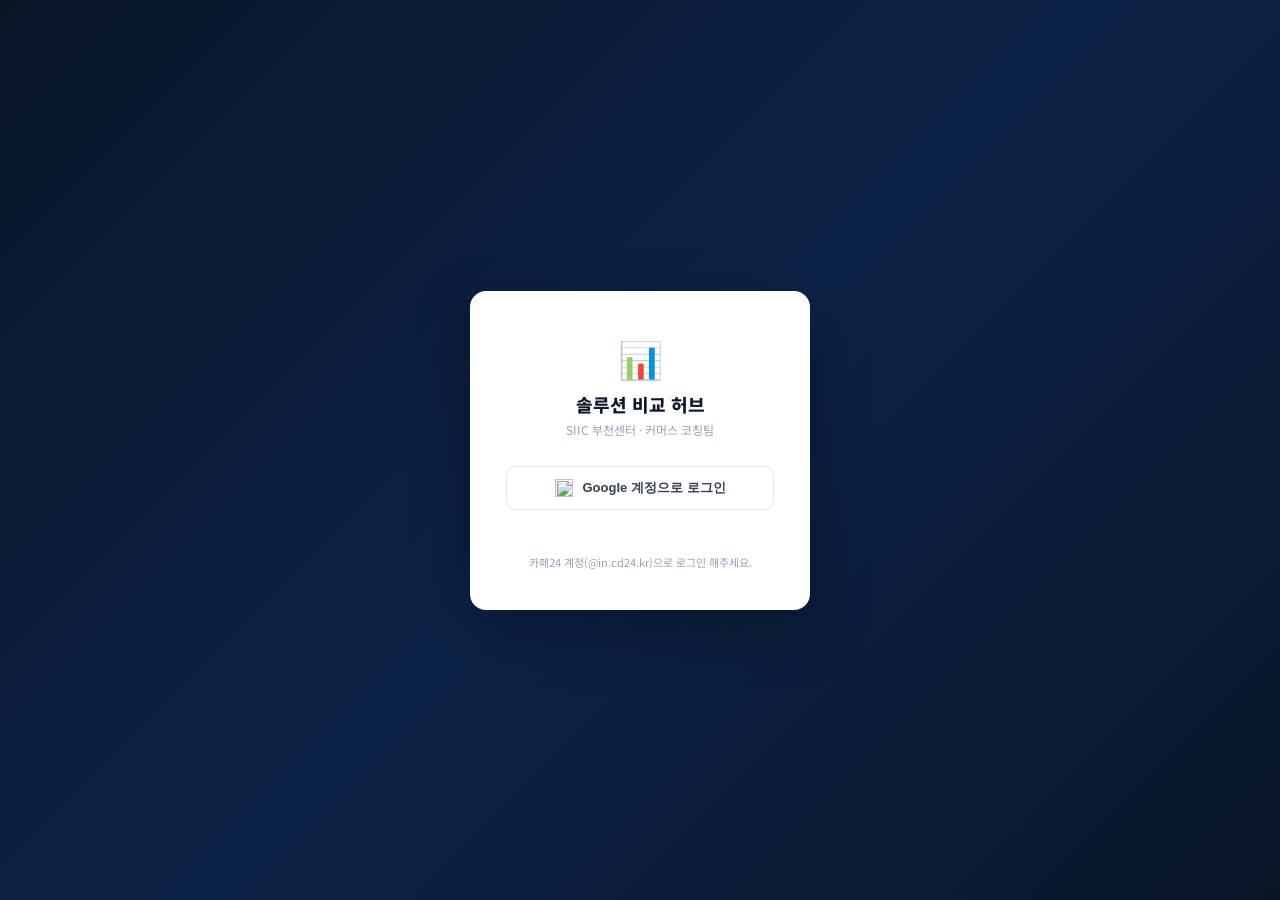
==== index.html @ d636f44b "Add files via upload" ====
<!DOCTYPE html>
<html lang="ko">
<head>
<meta charset="UTF-8">
<meta name="viewport" content="width=device-width, initial-scale=1.0">
<title>대시보드 | 솔루션 비교 허브</title>
<link href="https://fonts.googleapis.com/css2?family=Noto+Sans+KR:wght@300;400;500;600;700;900&family=JetBrains+Mono:wght@400;600;700&display=swap" rel="stylesheet">
<script src="https://www.gstatic.com/firebasejs/10.7.1/firebase-app-compat.js"></script>
<script src="https://www.gstatic.com/firebasejs/10.7.1/firebase-auth-compat.js"></script>
<link rel="stylesheet" href="style.css">
</head>
<body>
<div id="app">
  <nav id="sidebar">
    <div class="sb-logo"><div class="ico">📊</div><div><div class="txt">솔루션 비교 허브</div><div class="sub">SIIC 부천센터</div></div></div>
    <div class="sb-user" style="margin:10px 10px 0;"><div class="uname" id="sb-username">로그인 중...</div><div class="urole" id="sb-userrole"></div></div>
    <div class="sb-sec"><div class="sb-sec-lbl">메뉴</div>
      <div class="sb-item active " onclick="location.href='index.html'"><span class="ni">🏠</span> 대시보드</div>
      <div class="sb-item  " onclick="location.href='trend.html'"><span class="ni">📰</span> 솔루션 동향</div>
      <div class="sb-item  " onclick="location.href='compare.html'"><span class="ni">⚖️</span> 기능 비교표</div>
      <div class="sb-item  " onclick="location.href='search.html'"><span class="ni">🔍</span> 기능 검색</div>
      <div class="sb-item  edit-only" onclick="location.href='edit.html'"><span class="ni">✏️</span> 등록·수정</div>
      <div class="sb-item  " onclick="location.href='assignee.html'"><span class="ni">👤</span> 나의 현황</div>
      <div class="sb-item " id="admin-menu-item" style="display:none;" onclick="location.href='admin.html'"><span class="ni">🛡️</span> 관리자 메뉴</div>
    </div>
  </nav>
  <div id="main">
    <div id="topbar">
      <div class="tb-title">대시보드</div>
      <div style="flex:1;"></div>
      <div class="search-wrap" style="max-width:360px;flex-shrink:0;"><span style="color:var(--tx3);">🔍</span><input type="text" id="global-search" placeholder="기능 검색..." onkeydown="if(event.key==='Enter'&&this.value)window.location.href='search.html?q='+encodeURIComponent(this.value)"></div>
      <button class="btn btn-o btn-sm" onclick="exportData()">내보내기</button>
      <button class="btn btn-o btn-sm" onclick="doLogout()" style="margin-left:4px;">로그아웃</button>
    </div>
    <div id="content">
<!-- ===== DASHBOARD ===== -->
      <div id="view-dashboard" class="view active">

        <!-- KPI 5개 -->
        <div style="display:grid;grid-template-columns:repeat(5,1fr);gap:10px;margin-bottom:14px;">
          <div class="stat-c" onclick="gv('compare')" style="cursor:pointer;border-top:3px solid var(--primary);">
            <div class="stat-lbl">비교 기능 총계</div>
            <div class="stat-val" id="s-total">0</div>
            <div class="stat-sub">카테고리 <span id="s-cats">0</span>개</div>
          </div>
          <div class="stat-c" style="border-top:3px solid var(--cafe24);">
            <div class="stat-lbl">카페24 지원율</div>
            <div class="stat-val" id="s-cafe24" style="color:var(--cafe24)">0%</div>
            <div class="stat-sub">지원+앱 기준</div>
          </div>
          <div class="stat-c" onclick="filterAndGo('unknown')" style="cursor:pointer;border-top:3px solid var(--tx3);">
            <div class="stat-lbl">전체 미조사</div>
            <div class="stat-val" id="s-unknown" style="color:var(--tx3)">0</div>
            <div class="stat-badge badge-w">조사 필요 →</div>
          </div>
          <div class="stat-c" onclick="filterAndGo('gap')" style="cursor:pointer;border-top:3px solid var(--warn);">
            <div class="stat-lbl">경쟁사 우위 기능</div>
            <div class="stat-val" id="s-gap" style="color:var(--warn)">0</div>
            <div class="stat-badge badge-w">방어 대상 →</div>
          </div>
          <div class="stat-c" onclick="filterAndGo('cafe24only')" style="cursor:pointer;border-top:3px solid var(--success);">
            <div class="stat-lbl">카페24 독점</div>
            <div class="stat-val" id="s-exclusive" style="color:var(--success)">0</div>
            <div class="stat-badge badge-up">차별화 포인트 →</div>
          </div>
        </div>

        <!-- Row 2: 도넛 + 레이더 + 최신동향 -->
        <div style="display:grid;grid-template-columns:240px 1fr 300px;gap:12px;margin-bottom:12px;">

          <!-- 도넛 차트: 카페24 기능 현황 -->
          <div class="card">
            <div class="card-hd" style="flex-direction:column;align-items:flex-start;gap:2px;">
              <h3>카페24 기능 현황</h3>
              <div style="font-size:10.5px;color:var(--tx3);">전체 기능 중 카페24의 지원 비율</div>
            </div>
            <div style="padding:10px;display:flex;flex-direction:column;align-items:center;">
              <canvas id="donut-canvas" width="160" height="160"></canvas>
              <div id="donut-legend" style="margin-top:8px;width:100%;"></div>
            </div>
          </div>

          <!-- 레이더 차트: 카테고리별 솔루션 비교 -->
          <div class="card">
            <div class="card-hd" style="flex-direction:column;align-items:flex-start;gap:2px;">
              <h3>솔루션별 카테고리 커버리지</h3>
              <div style="font-size:10.5px;color:var(--tx3);">각 솔루션이 주요 카테고리를 얼마나 커버하는지 — 면적이 넓을수록 종합 경쟁력 강함</div>
            </div>
            <div style="padding:8px;display:flex;justify-content:center;">
              <canvas id="radar-canvas" width="320" height="240"></canvas>
            </div>
          </div>

          <!-- 최신 동향 -->
          <div class="card">
            <div class="card-hd">
              <h3>최신 동향</h3>
              <span class="btn btn-o btn-sm" onclick="gv('trend')" style="cursor:pointer;">전체보기</span>
            </div>
            <div id="dash-trends" style="max-height:300px;overflow-y:auto;"></div>
          </div>
        </div>

        <!-- Row 3: 히트맵 + 갭 분석 -->
        <div style="display:grid;grid-template-columns:1fr 340px;gap:12px;margin-bottom:12px;">

          <!-- 히트맵: 카테고리 × 솔루션 -->
          <div class="card">
            <div class="card-hd" style="flex-direction:column;align-items:flex-start;gap:2px;">
              <h3>카테고리 × 솔루션 지원 현황</h3>
              <div style="font-size:10.5px;color:var(--tx3);">초록(80%↑ 강점) · 노란(50~79%) · 빨간(20~49% 취약) · 회색(미조사) — 타사이전 상담 시 해당 카테고리 클릭</div>
            </div>
            <div style="overflow-x:auto;padding:0 4px 8px;" id="cat-heatmap"></div>
          </div>

          <!-- 갭 분석: 경쟁사 우위 기능 수 -->
          <div class="card">
            <div class="card-hd" style="flex-direction:column;align-items:flex-start;gap:2px;">
              <h3>경쟁사 우위 기능 분포</h3>
              <div style="font-size:10.5px;color:var(--tx3);">카페24 미지원 + 경쟁사 지원 — 이전 상담 시 고객이 꺼낼 수 있는 카드</div>
            </div>
            <div style="padding:14px 18px;">
              <canvas id="gap-canvas" style="width:100%;display:block;"></canvas>
            </div>
          </div>
        </div>

      </div>

      
    </div>
  </div>
</div>
<!-- DETAIL PANEL -->
<div class="dpanel" id="dpanel">
  <div class="dpanel-hd">
    <div>
      <div style="font-size:15px;font-weight:800;" id="dp-name"></div>
      <div style="font-size:11px;color:var(--tx3);margin-top:2px;" id="dp-cat"></div>
    </div>
    <button class="mcls" onclick="closeDetail()">✕</button>
  </div>
  <div class="dpanel-body">
    <div class="ds-section"><div class="ds-lbl">기능 설명</div><div id="dp-desc" style="font-size:13px;color:var(--tx2);line-height:1.6;"></div></div>
    <div class="ds-section" id="dp-detail-sec" style="display:none;">
      <div class="ds-lbl">상세 내용</div>
      <div id="dp-detail" style="font-size:12px;color:var(--tx2);line-height:1.7;background:#F8FAFC;border-radius:7px;padding:10px 12px;white-space:pre-wrap;"></div>
    </div>
    <div class="ds-section"><div class="ds-lbl">솔루션별 지원 현황</div><div class="sol-st-grid" id="dp-sol-grid"></div></div>
    <div class="ds-section"><div class="ds-lbl">담당 · 메모</div><div id="dp-meta"></div></div>
    <div class="ds-section" id="dp-links-section" style="display:none;"><div class="ds-lbl">관련 링크</div><div id="dp-links"></div></div>
    <div class="ds-section"><div class="ds-lbl">관련 동향</div><div id="dp-trends" style="font-size:11.5px;color:var(--tx2);"></div></div>
    <button class="btn btn-o edit-only" style="width:100%;margin-top:4px;" onclick="editFromDetail()">이 기능 편집</button>
  </div>
</div>

<!-- MODALS -->
<!-- Feature Modal -->
<div class="modal-ov" id="feature-modal">
  <div class="modal" style="max-width:780px;">
    <div class="mhd">
      <h2 id="feat-modal-title">기능 추가</h2>
      <button class="mcls" onclick="closeModal('feature-modal')">✕</button>
    </div>
    <div class="mbody">
      <input type="hidden" id="edit-id">

      <!-- 기본 정보 -->
      <div style="background:#F8FAFC;border-radius:8px;padding:14px;margin-bottom:14px;">
        <div style="font-size:11px;font-weight:700;color:var(--tx3);margin-bottom:10px;letter-spacing:.05em;">기본 정보</div>
        <div class="fg2" style="margin-bottom:10px;">
          <div class="fr" style="margin-bottom:0;"><label class="fl">기능명 *</label><input class="fi" id="fi-name" placeholder="예: 스마트에디터 3.0"></div>
          <div class="fr" style="margin-bottom:0;"><label class="fl">카테고리 *</label><select class="fs" id="fi-cat"></select></div>
        </div>
        <div class="fr" style="margin-bottom:0;"><label class="fl">태그</label>
            <div style="display:flex;flex-wrap:wrap;gap:6px;margin-top:4px;">
              <label style="display:flex;align-items:center;gap:4px;font-size:12px;"><input type="checkbox" id="tag-app"> 앱/연동</label>
              <label style="display:flex;align-items:center;gap:4px;font-size:12px;"><input type="checkbox" id="tag-ai"> AI</label>
              <label style="display:flex;align-items:center;gap:4px;font-size:12px;"><input type="checkbox" id="tag-prem"> 유료</label>
              <label style="display:flex;align-items:center;gap:4px;font-size:12px;"><input type="checkbox" id="tag-beta"> 베타</label>
            </div>
        </div>
        <div class="fg2">
          <div class="fr" style="margin-bottom:0;"><label class="fl">담당자</label>
            <select class="fs" id="fi-ass">
              <option value="">미지정</option>
              <option value="강정원">강정원</option>
              <option value="김세림">김세림</option>
              <option value="박선하">박선하</option>
            </select>
          </div>
          <div class="fr" style="margin-bottom:0;"><label class="fl">태그</label>
            <div style="display:flex;flex-wrap:wrap;gap:6px;margin-top:4px;">
              <label style="display:flex;align-items:center;gap:4px;font-size:12px;"><input type="checkbox" id="tag-app"> 앱/연동</label>
              <label style="display:flex;align-items:center;gap:4px;font-size:12px;"><input type="checkbox" id="tag-ai"> AI</label>
              <label style="display:flex;align-items:center;gap:4px;font-size:12px;"><input type="checkbox" id="tag-prem"> 유료</label>
              <label style="display:flex;align-items:center;gap:4px;font-size:12px;"><input type="checkbox" id="tag-beta"> 베타</label>
            </div>
          </div>
        </div>
      </div>

      <!-- 기능 설명 + 상세 내용 -->
      <div style="background:#F8FAFC;border-radius:8px;padding:14px;margin-bottom:14px;">
        <div style="font-size:11px;font-weight:700;color:var(--tx3);margin-bottom:10px;letter-spacing:.05em;">기능 설명</div>
        <div class="fr"><label class="fl">한줄 설명 <span style="color:var(--tx3);font-weight:400;">(비교표에 노출)</span></label>
          <input class="fi" id="fi-desc" placeholder="예: 엑셀 파일로 상품 일괄 등록 가능">
        </div>
        <div class="fr" style="margin-bottom:0;"><label class="fl">상세 내용 <span style="color:var(--tx3);font-weight:400;">(클릭 시 상세 패널에 노출 — 조건, 제한사항, 고객 대응 포인트 등)</span></label>
          <textarea class="fta" id="fi-detail" placeholder="예: 최대 1,000개까지 일괄 등록 가능. CSV 형식만 지원. 이미지는 별도 업로드 필요.&#10;타사이전 방어 포인트: 경쟁사 대비 등록 가능 행 수, 지원 포맷 차이 언급 가능" style="min-height:90px;"></textarea>
        </div>
      </div>

      <!-- 솔루션별 지원 현황 + 솔루션별 메모 -->
      <div style="background:#F8FAFC;border-radius:8px;padding:14px;margin-bottom:14px;">
        <div style="font-size:11px;font-weight:700;color:var(--tx3);margin-bottom:10px;letter-spacing:.05em;">솔루션별 지원 현황</div>
        <div id="sol-inputs-wrap"></div>
      </div>

      <!-- 관련 링크 + 메모 -->
      <div style="background:#F8FAFC;border-radius:8px;padding:14px;">
        <div style="font-size:11px;font-weight:700;color:var(--tx3);margin-bottom:10px;letter-spacing:.05em;">링크 · 메모</div>
        <div class="fr">
          <label class="fl">관련 링크</label>
          <div style="display:flex;flex-wrap:wrap;gap:6px;margin-bottom:7px;">
            <label style="display:flex;align-items:center;gap:4px;font-size:12px;cursor:pointer;"><input type="checkbox" id="link-jira" onchange="toggleLinkInput('jira',this.checked)"> JIRA</label>
            <label style="display:flex;align-items:center;gap:4px;font-size:12px;cursor:pointer;"><input type="checkbox" id="link-wiki" onchange="toggleLinkInput('wiki',this.checked)"> WIKI</label>
            <label style="display:flex;align-items:center;gap:4px;font-size:12px;cursor:pointer;"><input type="checkbox" id="link-help" onchange="toggleLinkInput('help',this.checked)"> 헬프센터</label>
            <label style="display:flex;align-items:center;gap:4px;font-size:12px;cursor:pointer;"><input type="checkbox" id="link-slack" onchange="toggleLinkInput('slack',this.checked)"> Slack</label>
          </div>
          <div id="link-inputs" style="display:flex;flex-direction:column;gap:6px;"></div>
        </div>
        <div class="fr" style="margin-bottom:0;"><label class="fl">비고/메모</label>
          <textarea class="fta" id="fi-note" placeholder="특이사항, 요금 조건 등" style="min-height:50px;"></textarea>
        </div>
      </div>
    </div>
    <div class="mft">
      <button class="btn btn-o" onclick="closeModal('feature-modal')" style="min-width:68px;">취소</button>
      <button class="btn btn-d" id="delete-feat-btn" onclick="deleteCurFeat()" style="display:none;min-width:68px;">삭제</button>
      <button class="btn btn-p" onclick="saveFeat()" style="min-width:68px;">저장</button>
    </div>
  </div>
</div>

<!-- Trend Modal -->
<div class="modal-ov" id="trend-modal">
  <div class="modal" style="max-width:560px;">
    <div class="mhd"><h2>동향 추가</h2><button class="mcls" onclick="closeModal('trend-modal')">✕</button></div>
    <div class="mbody">
      <div class="fg2">
        <div class="fr"><label class="fl">날짜 *</label><input class="fi" type="date" id="ti-date"></div>
        <div class="fr"><label class="fl">솔루션 *</label>
          <select class="fs" id="ti-sol">
            <option>카페24</option><option>메이크샵</option><option>고도몰</option>
            <option>아임웹</option><option>식스샵</option><option>플렉스지</option><option>쇼피파이</option>
          </select>
        </div>
      </div>
      <div class="fg2">
        <div class="fr"><label class="fl">유형</label>
          <select class="fs" id="ti-type">
            <option>기능출시</option><option>기능개선</option><option>서비스종료</option>
            <option>요금변경</option><option>프로모션</option><option>정책변경</option><option>인수합병</option><option>기타</option>
          </select>
        </div>
        <div class="fr"><label class="fl">담당자</label>
          <select class="fs" id="ti-ass"><option value="">미지정</option><option>강정원</option><option>김세림</option><option>박선하</option></select>
        </div>
      </div>
      <div class="fr"><label class="fl">제목 *</label><input class="fi" id="ti-title" placeholder="예: AI 상품 설명 자동 생성 기능 정식 출시"></div>
      <div class="fr"><label class="fl">내용</label><textarea class="fta" id="ti-content" placeholder="상세 내용, 출처 URL, 고객 대응 포인트 등" style="min-height:90px;"></textarea></div>
      <div class="fr"><label class="fl">출처 구분 *</label>
        <select class="fs" id="ti-source">
          <option value="internal">📋 내부 등록 (직접 발견·제보)</option>
          <option value="official">📢 공식 공지 (솔루션사 공지사항)</option>
          <option value="news">📰 뉴스 (언론·미디어)</option>
        </select>
      </div>
      <div class="fr"><label class="fl">출처 URL</label>
        <input class="fi" id="ti-url" placeholder="공지사항 링크 (있을 경우)">
      </div>
      <div class="fr"><label class="fl">타사이전 방어 관련 여부</label>
        <select class="fs" id="ti-defense">
          <option value="N">해당없음</option>
          <option value="Y">방어 활용 가능</option>
          <option value="risk">주의 필요 (경쟁사 강점)</option>
        </select>
      </div>
    </div>
    <div class="mft">
      <button class="btn btn-o" onclick="closeModal('trend-modal')" style="min-width:68px;">취소</button>
      <button class="btn btn-p" onclick="saveTrend()" style="min-width:68px;">저장</button>
    </div>
  </div>
</div>

<!-- User Modal (Admin) -->
<div class="modal-ov" id="user-modal">
  <div class="modal" style="max-width:460px;">
    <div class="mhd"><h2>👤 사용자 추가</h2><button class="mcls" onclick="closeModal('user-modal')">✕</button></div>
    <div class="mbody">
      <div class="fr"><label class="fl">그룹웨어 아이디 (@ 앞부분)</label><input class="fi" id="ui-id" placeholder="예: sehee.seo"></div>
      <div class="fr"><label class="fl">이름</label><input class="fi" id="ui-name" placeholder="예: 서세희"></div>
      <div class="fr"><label class="fl">비밀번호</label><input class="fi" type="password" id="ui-pw" placeholder="초기 비밀번호"></div>
      <div class="fr"><label class="fl">역할</label>
        <select class="fs" id="ui-role">
          <option value="member">일반 (담당자)</option>
          <option value="admin">관리자</option>
        </select>
      </div>
    </div>
    <div class="mft">
      <button class="btn btn-o" onclick="closeModal('user-modal')">취소</button>
      <button class="btn btn-p" onclick="addUser()">추가</button>
    </div>
  </div>
</div>

<div class="toast" id="toast"></div>
<div id="login-screen" style="position:fixed;inset:0;background:linear-gradient(135deg,#0a1628 0%,#0d2247 50%,#0a1628 100%);display:flex;align-items:center;justify-content:center;z-index:9999;">
  <div style="background:#fff;border-radius:16px;padding:40px 36px;width:340px;text-align:center;box-shadow:0 20px 60px rgba(0,0,0,.3);">
    <div style="font-size:36px;margin-bottom:8px;">📊</div>
    <div style="font-size:18px;font-weight:800;color:#0F172A;margin-bottom:4px;">솔루션 비교 허브</div>
    <div style="font-size:12px;color:#94A3B8;margin-bottom:28px;">SIIC 부천센터 · 커머스 코칭팀</div>
    <button id="google-login-btn" style="width:100%;padding:12px;border:1.5px solid #E2E8F0;border-radius:10px;background:#fff;cursor:pointer;display:flex;align-items:center;justify-content:center;gap:10px;font-size:13px;font-weight:600;color:#374151;" onmouseover="this.style.background='#F8FAFC'" onmouseout="this.style.background='#fff'">
      <img src="https://www.gstatic.com/firebasejs/ui/2.0.0/images/auth/google.svg" width="18" height="18">
      Google 계정으로 로그인
    </button>
    <div id="login-err" style="margin-top:12px;font-size:11.5px;color:#EF4444;min-height:16px;"></div>
    <div style="margin-top:16px;font-size:11px;color:#94A3B8;">카페24 계정(@in.cd24.kr)으로 로그인 해주세요.</div>
  </div>
</div>
<script>

// ══════════════════════════════════════════════
//  CONFIG & DATA
// ══════════════════════════════════════════════
const SOLUTIONS = ['카페24','메이크샵','고도몰','아임웹','식스샵','플렉스지','쇼피파이'];
const SOL_COLOR = {'카페24':'#0066FF','메이크샵':'#FF6600','고도몰':'#00AA44','아임웹':'#6C3CE1','식스샵':'#FF3366','플렉스지':'#00BBDD','쇼피파이':'#96BF48'};
const SOL_CLS = {'카페24':'cafe24','메이크샵':'makeshop','고도몰':'godomall','아임웹':'imweb','식스샵':'sixshop','플렉스지':'flexig','쇼피파이':'shopify'};

// Default user accounts: id → {pw, name, role}
// id = 그룹웨어 아이디 (@ 앞부분만)
let USERS = {
  'ecmsshseo':    {pw:'admin1234', name:'서세희', role:'admin'},
  'serim.kim':    {pw:'pass1234',  name:'김세림', role:'editor'},
  'sunha.park':   {pw:'pass1234',  name:'박선하', role:'editor'},
  'jungwon.kang': {pw:'pass1234',  name:'강정원', role:'editor'},
};
// 권한 헬퍼
const canEdit  = () => ['admin','editor'].includes(currentUser?.role);
const canAdmin = () => currentUser?.role === 'admin';
const ROLE_LABEL = {admin:'관리자', editor:'담당자', viewer:'일반'};

let CATEGORIES = [
  '쇼핑몰 기본','상품 관리','상품 전시/기획전','주문 관리','결제 수단',
  '배송/물류','반품/교환/환불','회원/고객 관리','마케팅 - 쿠폰/할인',
  '마케팅 - 문자/이메일/알림','마케팅 - SNS/채널','마케팅 - 제휴/어필리에이트',
  '디자인/편집 도구','모바일 쇼핑몰','앱스토어/플러그인','SNS 커머스 연동',
  '오픈마켓 연동','글로벌/다국어','분석/통계','AI 기능',
  'ERP/SCM/연동','보안/관리','CS 도구','타사이전 방어 포인트'
];

let FEATURES = [];
let TRENDS = [];
let LOGS = [];

let ST = {sol:'all', ass:'all', cat:'all', status:'all', trendSol:'all', trendType:'all', srchCat:'all'};
let curFeatId = null;
let currentUser = null;
let activeSolCol = null;

// ══════════════════════════════════════════════
//  AUTH
// ══════════════════════════════════════════════
function doLogin() { initUI(); }

function doLogout() {
  // 로그인 없음 — 새로고침으로 초기화
  location.reload();
}

function initUI() {
  loadFromStorage();
  if(!currentUser) currentUser = {id:'guest', name:'커머스 코칭팀', role:'admin'};
  ASSIGNEES = getAssignees();
  const unEl = document.getElementById('sb-username');
  const urEl = document.getElementById('sb-userrole');
  const adminMenu = document.getElementById('admin-menu-item');
  if(unEl) unEl.textContent = currentUser.name;
  if(urEl) urEl.textContent = ROLE_LABEL[currentUser.role] || '일반';
  if(adminMenu) adminMenu.style.display = canAdmin() ? 'flex' : 'none';
  populateCatFilter();
  // 권한별 UI 제어
  document.querySelectorAll('.edit-only').forEach(el=>{
    el.style.display = canEdit() ? '' : 'none';
  });
  renderDashboard();
  gv('dashboard');
}

function addLoginLog(id, name) {
  LOGS.unshift({id, name, time: new Date().toLocaleString('ko-KR'), action:'로그인'});
  if (LOGS.length > 100) LOGS.pop();
}

function addUser() {
  const uid = document.getElementById('ui-id').value.trim();
  const uname = document.getElementById('ui-name').value.trim();
  const upw = document.getElementById('ui-pw').value;
  const urole = document.getElementById('ui-role').value;
  if (!uid||!uname||!upw) { toast('❌ 모든 항목을 입력하세요'); return; }
  USERS[uid] = {pw:upw, name:uname, role:urole};
  saveToStorage();
  closeModal('user-modal');
  toast('사용자 추가 완료');
  renderAdminUsers();
}

// ══════════════════════════════════════════════
//  STORAGE
// ══════════════════════════════════════════════
function loadFromStorage() {
  FEATURES=buildDefaultFeatures(); TRENDS=buildDefaultTrends();
  try{const sc=localStorage.getItem('sch-cats');if(sc)CATEGORIES=JSON.parse(sc);}catch(e){}
  try{const sl=localStorage.getItem('sch-logs');if(sl)LOGS=JSON.parse(sl);}catch(e){}
}
function saveToStorage() {
  try{localStorage.setItem('sch-cats',JSON.stringify(CATEGORIES));
  localStorage.setItem('sch-logs',JSON.stringify(LOGS));}catch(e){}
}

// ══════════════════════════════════════════════
//  VIEW NAVIGATION
// ══════════════════════════════════════════════
const VIEW_TITLES = {
  dashboard:'대시보드', compare:'기능 전체 비교표', trend:'솔루션 동향 로그',
  assignee:'나의 현황', edit:'내용 편집', search:'기능 검색', admin:'관리자 메뉴'
};
let _currentView = 'dashboard';

function gv(v) {
  if(!v || !document.getElementById('view-'+v)) return;
  _currentView = v;

  // 뷰 전환
  document.querySelectorAll('.view').forEach(el=>el.classList.remove('active'));
  document.getElementById('view-'+v).classList.add('active');

  // 사이드바 active
  document.querySelectorAll('.sb-item').forEach(el=>{
    el.classList.toggle('active', el.dataset.view === v);
  });

  // 타이틀
  const titleEl = document.getElementById('tb-title-txt');
  if(titleEl) titleEl.textContent = VIEW_TITLES[v]||'';

  // 렌더
  renderView(v);
}
function renderView(v) {
  // 매 이동마다 완전 초기화 렌더
  if(v==='dashboard')  renderDashboard();
  else if(v==='compare')  renderCompare();
  else if(v==='trend')    renderTrend();
  else if(v==='assignee') renderAssignee();
  else if(v==='edit')     renderEdit();
  else if(v==='search')   { srchCatFilter='all'; renderSearchView(); }
  else if(v==='admin')    renderAdmin();
}

// ══════════════════════════════════════════════
//  DEFAULT DATA — 카페24 기반 200개+
// ══════════════════════════════════════════════
function buildDefaultFeatures() {
  // 카페24 기능만 팩트 기재, 경쟁사는 전부 Q(미조사) — 담당자가 직접 조사 후 업데이트
  const Q='Q', O='O', X='X', P='P', A='A';
  function mk(id,name,cat,desc,tags,ass,note,cafe24status) {
    const st = {'카페24':cafe24status,'메이크샵':Q,'고도몰':Q,'아임웹':Q,'식스샵':Q,'플렉스지':Q,'쇼피파이':Q};
    return {id,name,cat,desc,tags:tags||[],assignee:ass,note:note||'',status:st};
  }
  return [
    // ─── 쇼핑몰 기본 ───
    mk('f001','쇼핑몰 개설/무료 호스팅','쇼핑몰 기본','쇼핑몰 생성 및 호스팅 무료 제공',[],'',' ',O),
    mk('f002','독립 도메인 연결','쇼핑몰 기본','자체 보유 도메인 연결 지원',[],'',' ',O),
    mk('f003','멀티쇼핑몰 (서브몰)','쇼핑몰 기본','1계정으로 다수 쇼핑몰 동시 운영',[],'','T-서브몰 포함',O),
    mk('f004','무제한 상품 등록','쇼핑몰 기본','상품 수 제한 없이 등록 가능',[],'',' ',O),
    mk('f005','SSL 보안인증서 기본 제공','쇼핑몰 기본','HTTPS 보안 기본 적용',[],'',' ',O),
    mk('f006','PC+모바일 통합 관리자','쇼핑몰 기본','하나의 관리자 화면에서 PC/모바일 동시 관리',[],'',' ',O),
    mk('f007','REST API 제공','쇼핑몰 기본','외부 개발 연동을 위한 Open API',[],'','카페24 Developer Center',O),
    mk('f008','Webhook 지원','쇼핑몰 기본','이벤트 기반 실시간 외부 알림',[],'',' ',O),
    mk('f009','FTP 파일 관리','쇼핑몰 기본','FTP로 파일 직접 접근',[],'',' ',O),
    mk('f010','CDN 기본 제공','쇼핑몰 기본','글로벌 CDN으로 속도 최적화',[],'',' ',O),
    mk('f011','쇼핑몰 복사/클론 기능','쇼핑몰 기본','기존 쇼핑몰을 그대로 복제',[],'',' ',O),
    // ─── 상품 관리 ───
    mk('f020','상품 옵션 관리','상품 관리','다단계 복합 옵션 설정',[],'',' ',O),
    mk('f021','옵션별 재고 관리','상품 관리','옵션 단위 재고 수량 관리',[],'',' ',O),
    mk('f022','엑셀 대량 상품 등록','상품 관리','CSV/엑셀 파일로 상품 일괄 등록',[],'',' ',O),
    mk('f023','상품 카테고리 다단계','상품 관리','3단 이상 카테고리 구조 지원',[],'',' ',O),
    mk('f024','상품 예약판매','상품 관리','예약판매 기간 및 수량 설정',[],'',' ',O),
    mk('f025','번들/세트 상품','상품 관리','여러 상품 묶음 세트 판매',[],'',' ',O),
    mk('f026','디지털 상품 판매','상품 관리','PDF, 영상 등 디지털 콘텐츠',['앱'],'',' ',A),
    mk('f027','상품 QR코드 생성','상품 관리','상품별 QR코드 자동 생성',[],'',' ',O),
    mk('f028','재입고 알림 신청','상품 관리','품절 상품 재입고 시 자동 알림',[],'',' ',O),
    mk('f029','상품 정렬 자동화','상품 관리','조건에 따른 상품 자동 정렬',[],'',' ',O),
    mk('f030','구매 수량 제한','상품 관리','1인당 최대 구매 수량 설정',[],'',' ',O),
    mk('f031','상품 리뷰/별점 관리','상품 관리','리뷰 작성·수집·답변 관리',[],'',' ',O),
    mk('f032','포토/동영상 리뷰','상품 관리','이미지·영상 포함 리뷰',[],'',' ',O),
    mk('f033','상품 Q&A','상품 관리','상품 상세 내 Q&A 기능',[],'',' ',O),
    mk('f034','상품 비교 기능','상품 관리','여러 상품 스펙 비교',[],'',' ',O),
    mk('f035','위시리스트/관심상품','상품 관리','고객 관심 상품 저장',[],'',' ',O),
    mk('f036','상품 추천 (연관상품)','상품 관리','상품 상세 내 연관 상품 노출',[],'',' ',O),
    mk('f037','공급사 상품 연동','상품 관리','외부 공급사 상품 자동 등록',['앱'],'',' ',A),
    mk('f038','상품 바코드/SKU 관리','상품 관리','바코드 및 SKU 코드 관리',[],'',' ',O),
    mk('f039','성인인증 상품 설정','상품 관리','성인 전용 상품 연령 제한',[],'',' ',O),
    // ─── 상품 전시/기획전 ───
    mk('f050','기획전 페이지 구성','상품 전시/기획전','이벤트 기획전 페이지 제작',[],'',' ',O),
    mk('f051','메인 진열 관리','상품 전시/기획전','메인 화면 상품 노출 순서 관리',[],'',' ',O),
    mk('f052','카테고리별 진열 설정','상품 전시/기획전','카테고리 화면 진열 방식 설정',[],'',' ',O),
    mk('f053','타임딜/플래시세일 진열','상품 전시/기획전','시간 제한 특가 상품 노출',[],'',' ',O),
    mk('f054','베스트 상품 자동 노출','상품 전시/기획전','판매량 기반 베스트 상품 자동 표시',[],'',' ',O),
    mk('f055','최근 본 상품','상품 전시/기획전','방문자 최근 본 상품 표시',[],'',' ',O),
    // ─── 주문 관리 ───
    mk('f060','주문 일괄 처리/상태 변경','주문 관리','다수 주문 동시 상태 변경',[],'',' ',O),
    mk('f061','주문 엑셀 다운로드','주문 관리','주문 데이터 엑셀 출력',[],'',' ',O),
    mk('f062','주문 자동 확인 처리','주문 관리','일정 기간 후 자동 구매확정',[],'',' ',O),
    mk('f063','부분 취소/부분 환불','주문 관리','주문 내 일부 상품만 취소·환불',[],'',' ',O),
    mk('f064','선물하기','주문 관리','구매자가 수신자 별도 지정',[],'',' ',O),
    mk('f065','해외 주문 관리','주문 관리','해외 배송지 주문 별도 관리',[],'',' ',O),
    mk('f066','주문 메모 (내부용)','주문 관리','관리자용 주문 메모 기능',[],'',' ',O),
    mk('f067','주문 알림 자동 발송','주문 관리','주문 상태 변경 시 자동 알림',[],'',' ',O),
    // ─── 결제 수단 ───
    mk('f070','신용카드 결제','결제 수단','국내 신용카드 전 사 지원',[],'',' ',O),
    mk('f071','무통장입금/가상계좌','결제 수단','무통장 및 가상계좌 결제',[],'',' ',O),
    mk('f072','카카오페이','결제 수단','카카오페이 간편결제',[],'',' ',O),
    mk('f073','네이버페이','결제 수단','네이버페이 간편결제',[],'',' ',O),
    mk('f074','토스페이','결제 수단','토스페이 간편결제',[],'',' ',O),
    mk('f075','삼성페이/애플페이','결제 수단','삼성페이·애플페이 지원',[],'',' ',O),
    mk('f076','PayPal 결제','결제 수단','페이팔 해외결제',[],'',' ',O),
    mk('f077','해외카드 결제','결제 수단','Stripe, Eximbay 등 해외카드',[],'',' ',O),
    mk('f078','정기결제/구독 결제','결제 수단','자동 반복 결제 지원',['앱'],'',' ',A),
    mk('f079','포인트/마일리지 결제','결제 수단','적립 포인트로 결제',[],'',' ',O),
    mk('f080','에스크로 결제','결제 수단','구매 안전 에스크로',[],'',' ',O),
    mk('f081','신용카드 할부','결제 수단','할부 결제 옵션 제공',[],'',' ',O),
    mk('f082','후불결제 (BNPL)','결제 수단','선구매 후결제 방식',['NEW','앱'],'',' ',A),
    mk('f083','상품권 결제','결제 수단','도서/문화상품권 등 결제',[],'',' ',O),
    // ─── 배송/물류 ───
    mk('f090','CJ대한통운 연동','배송/물류','CJ대한통운 송장 연동',[],'',' ',O),
    mk('f091','한진택배 연동','배송/물류','한진 송장 연동',[],'',' ',O),
    mk('f092','우체국택배 연동','배송/물류','우체국 송장 연동',[],'',' ',O),
    mk('f093','로젠택배 연동','배송/물류','로젠 송장 연동',[],'',' ',O),
    mk('f094','배송 추적 자동화','배송/물류','송장번호 입력 시 자동 추적',[],'',' ',O),
    mk('f095','운송장 일괄 출력','배송/물류','다수 주문 운송장 일괄 인쇄',[],'',' ',O),
    mk('f096','풀필먼트 연동','배송/물류','물류 풀필먼트 서비스 연동',['앱'],'',' ',A),
    mk('f097','지역별 배송비 설정','배송/물류','도서산간 등 지역별 차등 배송비',[],'',' ',O),
    mk('f098','무료배송 조건 설정','배송/물류','금액 기준 무료배송 조건',[],'',' ',O),
    // ─── 반품/교환/환불 ───
    mk('f100','반품 신청/처리','반품/교환/환불','고객 반품 신청 및 처리',[],'',' ',O),
    mk('f101','교환 신청/처리','반품/교환/환불','교환 요청 접수 및 처리',[],'',' ',O),
    mk('f102','환불 처리','반품/교환/환불','결제 수단별 환불',[],'',' ',O),
    mk('f103','반품 배송비 자동 계산','반품/교환/환불','정책에 따른 반품비 자동 산정',[],'',' ',O),
    // ─── 회원/고객 관리 ───
    mk('f110','회원 등급 관리','회원/고객 관리','VIP, 일반 등 등급 체계 운영',[],'',' ',O),
    mk('f111','소셜 로그인','회원/고객 관리','카카오/네이버/구글 간편 로그인',[],'',' ',O),
    mk('f112','비회원 주문','회원/고객 관리','비회원도 구매 가능',[],'',' ',O),
    mk('f113','본인인증 (휴대폰/아이핀)','회원/고객 관리','회원가입 시 본인인증',[],'',' ',O),
    mk('f114','성인인증','회원/고객 관리','성인 전용 서비스 인증',[],'',' ',O),
    mk('f115','회원 정보 엑셀 다운로드','회원/고객 관리','회원 데이터 일괄 출력',[],'',' ',O),
    mk('f116','1:1 고객 문의 관리','회원/고객 관리','고객 문의 접수·답변 관리',[],'',' ',O),
    mk('f117','FAQ 게시판','회원/고객 관리','자주 묻는 질문 관리',[],'',' ',O),
    mk('f118','공지사항 게시판','회원/고객 관리','공지사항 게시 기능',[],'',' ',O),
    mk('f119','블랙리스트 회원 차단','회원/고객 관리','불량 회원 차단 기능',[],'',' ',O),
    mk('f120','다중 배송지 관리','회원/고객 관리','고객별 다수 배송지 등록',[],'',' ',O),
    // ─── 마케팅 - 쿠폰/할인 ───
    mk('f130','쿠폰 발급/관리','마케팅 - 쿠폰/할인','다양한 할인 쿠폰 발급 관리',[],'',' ',O),
    mk('f131','회원 등급별 쿠폰 자동 발급','마케팅 - 쿠폰/할인','등급에 따른 자동 쿠폰 지급',[],'',' ',O),
    mk('f132','타임세일/플래시세일','마케팅 - 쿠폰/할인','시간 제한 특가 이벤트',[],'',' ',O),
    mk('f133','적립금/포인트 프로그램','마케팅 - 쿠폰/할인','구매 금액별 포인트 적립',[],'',' ',O),
    mk('f134','회원 등급별 할인율','마케팅 - 쿠폰/할인','등급에 따른 차등 할인',[],'',' ',O),
    mk('f135','장바구니 할인 조건','마케팅 - 쿠폰/할인','특정 금액 이상 자동 할인',[],'',' ',O),
    mk('f136','증정품 이벤트','마케팅 - 쿠폰/할인','조건부 사은품 자동 증정',[],'',' ',O),
    mk('f137','프로모션 코드','마케팅 - 쿠폰/할인','코드 입력 시 할인 적용',[],'',' ',O),
    // ─── 마케팅 - 문자/이메일 ───
    mk('f140','문자(SMS) 대량 발송','마케팅 - 문자/이메일/알림','회원 대상 대량 SMS 발송',[],'',' ',O),
    mk('f141','이메일 대량 발송','마케팅 - 문자/이메일/알림','뉴스레터 등 대량 이메일',[],'',' ',O),
    mk('f142','카카오 알림톡','마케팅 - 문자/이메일/알림','카카오 알림톡 발송 연동',[],'',' ',O),
    mk('f143','카카오 친구톡','마케팅 - 문자/이메일/알림','카카오 채널 마케팅 메시지',[],'',' ',O),
    mk('f144','푸시 알림 (웹/앱)','마케팅 - 문자/이메일/알림','웹/앱 푸시 알림 발송',['앱'],'',' ',A),
    mk('f145','장바구니 이탈 재타겟팅','마케팅 - 문자/이메일/알림','장바구니 미결제 고객 자동 알림',[],'',' ',O),
    // ─── 마케팅 - SNS/채널 ───
    mk('f150','팝업/배너 관리','마케팅 - SNS/채널','팝업창·배너 노출 관리',[],'',' ',O),
    mk('f151','구글 광고(GA4) 연동','마케팅 - SNS/채널','구글 애즈 전환 추적',[],'',' ',O),
    mk('f152','메타(페이스북) 픽셀 연동','마케팅 - SNS/채널','메타 픽셀 전환 추적',[],'',' ',O),
    mk('f153','카카오 픽셀 연동','마케팅 - SNS/채널','카카오 전환 추적',[],'',' ',O),
    mk('f154','네이버 공식스토어 연동','마케팅 - SNS/채널','네이버 쇼핑 연동',[],'',' ',O),
    // ─── 마케팅 - 제휴 ───
    mk('f160','제휴 마케팅 (어필리에이트)','마케팅 - 제휴/어필리에이트','파트너 제휴 마케팅 추적',[],'','에볼루션 탑머천트 포함',O),
    mk('f161','인플루언서 코드 관리','마케팅 - 제휴/어필리에이트','인플루언서 할인코드별 실적 관리',[],'',' ',O),
    // ─── 디자인/편집 ───
    mk('f170','기본 제공 스킨/테마','디자인/편집 도구','다양한 디자인 스킨 제공',[],'',' ',O),
    mk('f171','드래그앤드롭 에디터','디자인/편집 도구','코딩 없이 레이아웃 편집',[],'',' ',O),
    mk('f172','HTML/CSS 직접 편집','디자인/편집 도구','소스코드 직접 수정',[],'',' ',O),
    mk('f173','스마트에디터 (상세페이지)','디자인/편집 도구','이미지+텍스트 상세페이지 제작 툴',[],'','카페24 자체 보유',O),
    mk('f174','모바일 독립 디자인','디자인/편집 도구','PC/모바일 별도 디자인 설정',[],'',' ',O),
    mk('f175','동영상 배너 지원','디자인/편집 도구','메인 배너 동영상 삽입',[],'',' ',O),
    mk('f176','GIF 이미지 지원','디자인/편집 도구','움직이는 GIF 이미지 배너',[],'',' ',O),
    // ─── 모바일 쇼핑몰 ───
    mk('f180','모바일 반응형 지원','모바일 쇼핑몰','PC/모바일 자동 반응형',[],'',' ',O),
    mk('f181','네이티브 앱 빌더','모바일 쇼핑몰','Android/iOS 앱 자동 빌드',['앱'],'',' ',A),
    mk('f182','PWA 지원','모바일 쇼핑몰','웹앱 형태의 모바일 경험',['NEW'],'',' ',O),
    // ─── 앱스토어/플러그인 ───
    mk('f190','앱스토어 제공','앱스토어/플러그인','외부 앱 설치 생태계',['앱'],'','카페24 앱스토어',O),
    mk('f191','앱 원클릭 설치','앱스토어/플러그인','원클릭 앱 설치 및 자동 업데이트',['앱'],'',' ',O),
    mk('f192','앱 무료 체험 제공','앱스토어/플러그인','앱별 무료 체험 기간',['앱'],'',' ',O),
    // ─── SNS 커머스 연동 ───
    mk('f200','유튜브 쇼핑 연동','SNS 커머스 연동','유튜브 쇼핑 상품 태그 연동',['NEW'],'','공식 유튜브 파트너(에볼루션)',O),
    mk('f201','인스타그램 쇼핑 연동','SNS 커머스 연동','인스타그램 쇼핑 채널 연동',[],'',' ',O),
    mk('f202','카카오쇼핑 채널 연동','SNS 커머스 연동','카카오쇼핑 상품 연동',[],'',' ',O),
    mk('f203','라이브커머스 연동','SNS 커머스 연동','라이브 방송 쇼핑 연동',[],'',' ',O),
    mk('f204','공동구매 기능','SNS 커머스 연동','공동구매 진행 및 관리',[],'',' ',O),
    // ─── 오픈마켓 연동 ───
    mk('f210','네이버쇼핑 상품 연동','오픈마켓 연동','네이버쇼핑 상품 자동 등록',[],'',' ',O),
    mk('f211','쿠팡 연동','오픈마켓 연동','쿠팡 상품·주문 연동',['앱'],'',' ',A),
    mk('f212','11번가 연동','오픈마켓 연동','11번가 상품·주문 연동',['앱'],'',' ',A),
    mk('f213','지마켓/옥션 연동','오픈마켓 연동','지마켓·옥션 상품·주문 연동',['앱'],'',' ',A),
    mk('f214','카카오쇼핑 스토어 입점','오픈마켓 연동','카카오 선물하기/스토어 입점',[],'',' ',O),
    // ─── 글로벌/다국어 ───
    mk('f220','다국어 쇼핑몰 운영','글로벌/다국어','영어·일어 등 다국어 지원',[],'',' ',O),
    mk('f221','다통화 결제','글로벌/다국어','USD, JPY 등 다통화 지원',[],'',' ',O),
    mk('f222','해외배송 관리','글로벌/다국어','국제 운송사 연동 및 관세 설정',[],'',' ',O),
    mk('f223','IP 기반 언어/통화 자동 설정','글로벌/다국어','방문자 국가에 따른 자동 변환',[],'',' ',O),
    // ─── 분석/통계 ───
    mk('f230','방문자/매출 통계 대시보드','분석/통계','일별·월별 매출 및 방문 현황',[],'',' ',O),
    mk('f231','구글 애널리틱스 4 연동','분석/통계','GA4 이벤트 추적 연동',[],'',' ',O),
    mk('f232','상품별 판매 분석','분석/통계','상품별 판매량·매출 상세 분석',[],'',' ',O),
    mk('f233','장바구니 이탈 분석','분석/통계','미결제 장바구니 현황 분석',[],'',' ',O),
    mk('f234','고객 세그먼트 분석','분석/통계','고객 유형별 구매 패턴 분석',[],'',' ',O),
    mk('f235','채널별 유입 분석','분석/통계','SNS·검색·직접 등 유입 경로 분석',[],'',' ',O),
    mk('f236','재구매율 분석','분석/통계','고객 재구매 주기 및 비율',[],'',' ',O),
    mk('f237','리포트 이메일 자동 발송','분석/통계','정기 통계 리포트 자동 메일',[],'',' ',O),
    // ─── AI 기능 ───
    mk('f240','AI 상품 설명 자동 생성','AI 기능','AI로 상품 상세 설명 자동 작성',['AI','NEW'],'',' ',O),
    mk('f241','AI 이미지 배경 제거','AI 기능','상품 이미지 배경 자동 제거',['AI','NEW'],'',' ',O),
    mk('f242','AI 개인화 상품 추천','AI 기능','행동 기반 실시간 상품 추천',['AI','앱'],'',' ',A),
    mk('f243','AI 챗봇 CS 자동 응답','AI 기능','AI 자동 응답 CS 챗봇',['AI','앱'],'',' ',A),
    // ─── ERP/SCM/연동 ───
    mk('f250','ERP 연동','ERP/SCM/연동','ERP 시스템 데이터 연동',['앱'],'',' ',A),
    mk('f251','POS 연동','ERP/SCM/연동','오프라인 POS 시스템 연동',['앱'],'',' ',A),
    mk('f252','재고 관리 시스템 연동','ERP/SCM/연동','외부 재고 시스템 동기화',['앱'],'',' ',A),
    mk('f253','회계 프로그램 연동','ERP/SCM/연동','더존, 세무사랑 등 회계 연동',['앱'],'',' ',A),
    // ─── 보안/관리 ───
    mk('f260','HTTPS 기본 제공','보안/관리','SSL 인증서 기본 적용',[],'',' ',O),
    mk('f261','DDoS 방어','보안/관리','DDoS 공격 자동 차단',[],'',' ',O),
    mk('f262','WAF (웹방화벽)','보안/관리','웹 방화벽 기본 제공',[],'',' ',O),
    mk('f263','백업 자동화','보안/관리','정기 자동 데이터 백업',[],'',' ',O),
    mk('f264','IP 접근 제한 (관리자)','보안/관리','관리자 페이지 IP 화이트리스트',[],'',' ',O),
    mk('f265','개인정보처리방침 자동 생성','보안/관리','법적 요건 맞춤 방침 자동 생성',[],'',' ',O),
    mk('f266','관리자 권한 세분화','보안/관리','직원별 메뉴 접근 권한 설정',[],'',' ',O),
    // ─── CS 도구 ───
    mk('f270','채팅 CS 외부 연동','CS 도구','채널톡, 카카오상담 등 연동',['앱'],'',' ',A),
    mk('f271','CS 통계 리포트','CS 도구','문의 유형·처리 시간 통계',[],'',' ',O),
    // ─── 타사이전 방어 포인트 ───
    mk('f280','무료 데이터 마이그레이션 지원','타사이전 방어 포인트','타사→카페24 이전 시 무료 지원',[],'',' ',O),
    mk('f281','전담 CS 매니저 배정','타사이전 방어 포인트','VIP/TOP100 전담 담당자 배정',[],'','커머스 코칭팀 핵심 차별점',O),
    mk('f282','카페24 파트너 생태계','타사이전 방어 포인트','공식 파트너사 솔루션/제작 네트워크',[],'',' ',O),
    mk('f283','무료 교육/세미나 제공','타사이전 방어 포인트','온/오프라인 판매자 교육',[],'',' ',O),
    mk('f284','유튜브 쇼핑 공식 파트너','타사이전 방어 포인트','구글 공식 유튜브 쇼핑 연동 파트너',['NEW'],'',' ',O),
    mk('f285','글로벌 쇼핑몰 구축 지원','타사이전 방어 포인트','해외 진출 전용 멀티 언어/통화',[],'',' ',O),
    mk('f286','네이버/카카오 공식 파트너','타사이전 방어 포인트','국내 주요 플랫폼 공식 연동',[],'',' ',O),
  ];
}

const O='O',X='X',P='P',A='A',Q='Q';
function f(id,name,cat,desc,tags,ass,note,st){
  return {id,name,cat,desc,tags,assignee:ass,note,status:{
    '카페24':st.카||Q,'메이크샵':st.메||Q,'고도몰':st.고||Q,
    '아임웹':st.아||Q,'식스샵':st.식||Q,'플렉스지':st.플||Q,'쇼피파이':st.쇼||Q
  }};
}

function buildDefaultTrends() {
  // 실제 확인된 동향만 등록 — 초기값은 비워둠
  return [];
}

// ══════════════════════════════════════════════
//  RENDER DASHBOARD
// ══════════════════════════════════════════════
function renderDashboard() {
  ASSIGNEES = getAssignees();
  if(!FEATURES.length) loadFromStorage();

  const total     = FEATURES.length;
  const catList   = [...new Set(FEATURES.map(f=>f.cat))];
  const cafe24O   = FEATURES.filter(f=>f.status['카페24']==='O').length;
  const cafe24A   = FEATURES.filter(f=>f.status['카페24']==='A').length;
  const cafe24X   = FEATURES.filter(f=>f.status['카페24']==='X').length;
  const cafe24Q   = FEATURES.filter(f=>f.status['카페24']==='Q').length;
  const unknownN  = FEATURES.filter(f=>Object.values(f.status).some(v=>v==='Q')).length;
  const gapN      = FEATURES.filter(f=>f.status['카페24']==='X'&&SOLUTIONS.some(s=>s!=='카페24'&&f.status[s]==='O')).length;
  const exclusiveN= FEATURES.filter(f=>f.status['카페24']==='O'&&SOLUTIONS.filter(s=>s!=='카페24').every(s=>['X','Q'].includes(f.status[s]))).length;

  const S=(id,v)=>{const e=document.getElementById(id);if(e)e.textContent=v;};
  S('s-total',total); S('s-cats',catList.length);
  S('s-cafe24',Math.round((cafe24O+cafe24A)/total*100)+'%');
  S('s-unknown',unknownN); S('s-gap',gapN); S('s-exclusive',exclusiveN);

  // ──────────────────────────────────────────
  // 1. 도넛 차트 — 카페24 기능 현황
  // ──────────────────────────────────────────
  const donutC = document.getElementById('donut-canvas');
  if(donutC && total>0) {
    const dpr=window.devicePixelRatio||1;
    donutC.width=160*dpr; donutC.height=160*dpr;
    donutC.style.width='160px'; donutC.style.height='160px';
    const dc=donutC.getContext('2d'); dc.scale(dpr,dpr);
    dc.clearRect(0,0,160,160);
    const segments=[
      {v:cafe24O, c:'#10B981', label:'지원'},
      {v:cafe24A, c:'#00C2A8', label:'앱/연동'},
      {v:cafe24X, c:'#F1F5F9', label:'미지원'},
      {v:cafe24Q, c:'#FDE68A', label:'미조사'},
    ];
    const cx=80,cy=80,r=72,inner=42;
    let ang=-Math.PI/2;
    segments.forEach(seg=>{
      const slice=seg.v/total*Math.PI*2;
      dc.beginPath(); dc.moveTo(cx,cy);
      dc.arc(cx,cy,r,ang,ang+slice); dc.closePath();
      dc.fillStyle=seg.c; dc.fill();
      ang+=slice;
    });
    // 가운데 구멍
    dc.beginPath(); dc.arc(cx,cy,inner,0,Math.PI*2);
    dc.fillStyle='#fff'; dc.fill();
    // 중앙 텍스트
    dc.fillStyle='#0F172A'; dc.textAlign='center'; dc.textBaseline='middle';
    dc.font='bold 18px monospace';
    dc.fillText(Math.round((cafe24O+cafe24A)/total*100)+'%',cx,cy-8);
    dc.font='10px sans-serif'; dc.fillStyle='#94A3B8';
    dc.fillText('카페24',cx,cy+10);

    // 범례
    const leg=document.getElementById('donut-legend');
    if(leg) leg.innerHTML=segments.map(s=>`
      <div style="display:flex;align-items:center;justify-content:space-between;padding:3px 6px;border-radius:5px;margin-bottom:3px;background:#F8FAFC;">
        <span style="display:flex;align-items:center;gap:5px;">
          <span style="width:10px;height:10px;border-radius:2px;background:${s.c};display:inline-block;flex-shrink:0;"></span>
          <span style="font-size:11px;color:var(--tx2);">${s.label}</span>
        </span>
        <span style="font-size:11px;font-weight:700;font-family:monospace;">${s.v}개</span>
      </div>`).join('');
  }

  // ──────────────────────────────────────────
  // 2. 레이더 차트 — 솔루션별 카테고리 커버리지
  // ──────────────────────────────────────────
  const radarC = document.getElementById('radar-canvas');
  if(radarC && total>0) {
    // 주요 카테고리 8개만 선택
    const radarCats = catList.slice(0,8);
    const radarSols = ['카페24','메이크샵','고도몰','아임웹','쇼피파이']; // 5개만 (겹침 방지)
    const radarColors = ['#0066FF','#FF6600','#00AA44','#6C3CE1','#96BF48'];
    const dpr=window.devicePixelRatio||1;
    const W=320,H=240;
    radarC.width=W*dpr; radarC.height=H*dpr;
    radarC.style.width=W+'px'; radarC.style.height=H+'px';
    const rc=radarC.getContext('2d'); rc.scale(dpr,dpr);
    rc.clearRect(0,0,W,H);

    const cx=W/2,cy=H/2+10,maxR=90;
    const n=radarCats.length;
    const angles=radarCats.map((_,i)=>(-Math.PI/2)+(i/n)*Math.PI*2);

    // 배경 그리드 (5단계)
    [0.2,0.4,0.6,0.8,1.0].forEach(scale=>{
      rc.beginPath();
      angles.forEach((a,i)=>{
        const x=cx+Math.cos(a)*maxR*scale;
        const y=cy+Math.sin(a)*maxR*scale;
        i===0?rc.moveTo(x,y):rc.lineTo(x,y);
      });
      rc.closePath();
      rc.strokeStyle=scale===1?'#CBD5E1':'#E2E8F0';
      rc.lineWidth=scale===1?1.5:1;
      rc.stroke();
      // 퍼센트 라벨
      if(scale===0.5||scale===1.0) {
        rc.fillStyle='#94A3B8'; rc.font='9px monospace';
        rc.textAlign='center'; rc.textBaseline='middle';
        rc.fillText((scale*100).toFixed(0)+'%', cx, cy-maxR*scale-4);
      }
    });
    // 축선
    angles.forEach((a,i)=>{
      rc.beginPath(); rc.moveTo(cx,cy);
      rc.lineTo(cx+Math.cos(a)*maxR,cy+Math.sin(a)*maxR);
      rc.strokeStyle='#E2E8F0'; rc.lineWidth=1; rc.stroke();
      // 카테고리 라벨
      const lx=cx+Math.cos(a)*(maxR+16), ly=cy+Math.sin(a)*(maxR+14);
      rc.fillStyle='#475569'; rc.font='bold 9px sans-serif';
      rc.textAlign='center'; rc.textBaseline='middle';
      const label=radarCats[i].length>5?radarCats[i].slice(0,5)+'..':radarCats[i];
      rc.fillText(label,lx,ly);
    });
    // 솔루션별 폴리곤
    radarSols.forEach((sol,si)=>{
      rc.beginPath();
      angles.forEach((a,i)=>{
        const cat=radarCats[i];
        const cf=FEATURES.filter(f=>f.cat===cat);
        const sup=cf.filter(f=>f.status[sol]==='O'||f.status[sol]==='A').length;
        const val=cf.length>0?sup/cf.length:0;
        const x=cx+Math.cos(a)*maxR*val;
        const y=cy+Math.sin(a)*maxR*val;
        i===0?rc.moveTo(x,y):rc.lineTo(x,y);
      });
      rc.closePath();
      rc.strokeStyle=radarColors[si]; rc.lineWidth=2; rc.stroke();
      rc.fillStyle=radarColors[si]+'28'; rc.fill();
    });
    // 범례
    const existLeg=radarC.parentElement.querySelector('.radar-legend');
    if(!existLeg) {
      const legDiv=document.createElement('div');
      legDiv.className='radar-legend';
      legDiv.style.cssText='display:flex;flex-wrap:wrap;gap:8px;justify-content:center;margin-top:6px;';
      legDiv.innerHTML=radarSols.map((s,i)=>`
        <span style="display:flex;align-items:center;gap:4px;font-size:10.5px;">
          <span style="width:20px;height:3px;background:${radarColors[i]};border-radius:2px;display:inline-block;"></span>${s}
        </span>`).join('');
      radarC.parentElement.appendChild(legDiv);
    }
  }

  // ──────────────────────────────────────────
  // 3. 히트맵 테이블 — 카테고리 × 솔루션
  // ──────────────────────────────────────────
  const hm=document.getElementById('cat-heatmap');
  if(hm) {
    const hcats=catList.slice(0,14);
    let tbl=`<table style="border-collapse:collapse;font-size:10px;width:100%;">
      <thead><tr>
        <th style="text-align:left;padding:5px 8px;color:var(--tx3);font-weight:700;min-width:100px;font-size:10px;">카테고리</th>
        ${SOLUTIONS.map(s=>`<th style="text-align:center;padding:4px 2px;color:${SOL_COLOR[s]};font-weight:800;font-size:9.5px;min-width:46px;">${s.replace('카페24','카24').replace('메이크샵','메샵').replace('쇼피파이','쇼피').replace('플렉스지','플렉스').replace('식스샵','식스').replace('아임웹','아임').replace('고도몰','고도')}</th>`).join('')}
      </tr></thead><tbody>`;
    hcats.forEach((cat,ri)=>{
      const cf=FEATURES.filter(f=>f.cat===cat);
      tbl+=`<tr style="background:${ri%2===0?'#F8FAFC':'#fff'};">
        <td style="padding:5px 8px;font-weight:700;color:var(--primary);white-space:nowrap;font-size:10.5px;cursor:pointer;text-decoration:underline;text-decoration-style:dotted;"
          title="${cat} → 클릭하면 비교표로 이동"
          onclick="filterCatAndGo('${cat}')"
        >${cat.length>10?cat.slice(0,10)+'..':cat}</td>
        ${SOLUTIONS.map(s=>{
          const sup=cf.filter(f=>f.status[s]==='O'||f.status[s]==='A').length;
          const unk=cf.filter(f=>f.status[s]==='Q').length;
          const tot=cf.length;
          if(unk===tot) return `<td style="text-align:center;padding:4px 2px;"><span style="display:inline-block;background:#F1F5F9;color:#94A3B8;border-radius:4px;padding:2px 4px;font-size:9px;">미조사</span></td>`;
          const pct=tot>0?Math.round(sup/tot*100):0;
          const bg=pct>=80?'#DCFCE7':pct>=50?'#FEF9C3':pct>=20?'#FEE2E2':'#F1F5F9';
          const tc=pct>=80?'#166534':pct>=50?'#854D0E':pct>=20?'#991B1B':'#6B7280';
          return `<td style="text-align:center;padding:4px 2px;">
            <span style="display:inline-block;background:${bg};color:${tc};border-radius:4px;padding:2px 5px;font-weight:700;font-size:9.5px;min-width:28px;">${pct}%</span>
          </td>`;
        }).join('')}
      </tr>`;
    });
    tbl+='</tbody></table>';
    hm.innerHTML=tbl;
  }
    // ──────────────────────────────────────────
  // 4. Canvas 수평 바 — 경쟁사 우위 기능 (갭 분석)
  // ──────────────────────────────────────────
  const gapC=document.getElementById('gap-canvas');
  if(gapC) {
    const gapData=SOLUTIONS.filter(s=>s!=='카페24').map(s=>({
      sol:s, cnt:FEATURES.filter(f=>f.status['카페24']==='X'&&f.status[s]==='O').length, color:SOL_COLOR[s]
    })).sort((a,b)=>b.cnt-a.cnt);
    const maxG=Math.max(...gapData.map(g=>g.cnt),1);
    const dpr=window.devicePixelRatio||1;
    const PW=gapC.parentElement.clientWidth-36||270;
    const PH=gapData.length*36+20;
    gapC.width=PW*dpr; gapC.height=PH*dpr;
    gapC.style.width=PW+'px'; gapC.style.height=PH+'px';
    const gc=gapC.getContext('2d'); gc.scale(dpr,dpr);
    gc.clearRect(0,0,PW,PH);
    const LW=55, BH=18, GP=36;
    gapData.forEach((g,i)=>{
      const y=i*GP+14;
      const bLen=(g.cnt/maxG)*(PW-LW-36);
      gc.fillStyle='#64748B'; gc.font='bold 10px sans-serif';
      gc.textAlign='right'; gc.textBaseline='middle';
      gc.fillText(g.sol,LW-5,y+BH/2);
      // 배경
      gc.fillStyle='#F1F5F9'; gc.beginPath();
      gc.roundRect?gc.roundRect(LW,y,PW-LW-36,BH,4):gc.fillRect(LW,y,PW-LW-36,BH);
      gc.fill();
      // 데이터 바
      if(g.cnt>0){
        gc.fillStyle=g.color; gc.beginPath();
        gc.roundRect?gc.roundRect(LW,y,bLen,BH,4):gc.fillRect(LW,y,bLen,BH);
        gc.fill();
      }
      // 수치
      gc.fillStyle='#0F172A'; gc.font='bold 11px monospace';
      gc.textAlign='left'; gc.textBaseline='middle';
      gc.fillText(g.cnt>0?g.cnt+'개':'없음',LW+(PW-LW-36)+5,y+BH/2);
    });
  }

  // ──────────────────────────────────────────
  // 5. 최신 동향
  // ──────────────────────────────────────────
  const rt=document.getElementById('dash-trends');
  if(rt) {
    const sorted=[...TRENDS].sort((a,b)=>b.date.localeCompare(a.date)).slice(0,8);
    rt.innerHTML=sorted.length?sorted.map(t=>`
      <div style="padding:8px 12px;border-bottom:1px solid var(--border);cursor:pointer;" onclick="${t.url?`window.open('${t.url}','_blank')`:`gv('trend')`}">
        <div style="display:flex;align-items:center;gap:4px;margin-bottom:2px;flex-wrap:wrap;">
          <span style="font-size:9px;font-weight:800;padding:1px 6px;border-radius:3px;background:${SOL_COLOR[t.solution]}22;color:${SOL_COLOR[t.solution]}">${t.solution}</span>
          <span style="font-size:9px;color:var(--tx3)">${t.date}</span>
          ${t.defense==='Y'?'<span style="font-size:9px;background:#ECFDF5;color:#10B981;padding:1px 5px;border-radius:3px;font-weight:700;">방어</span>':t.defense==='risk'?'<span style="font-size:9px;background:#FFF4EF;color:#FF6B35;padding:1px 5px;border-radius:3px;font-weight:700;">주의</span>':''}
        </div>
        <div style="font-size:11.5px;font-weight:600;line-height:1.35;">${t.title}</div>
      </div>`).join('')
    :'<div style="padding:20px;text-align:center;color:var(--tx3);font-size:12px;">등록된 동향 없음</div>';
  }
}





// ══════════════════════════════════════════════
//  RENDER COMPARE
// ══════════════════════════════════════════════
function renderCompare() {
  // 매번 초기화 후 재구성
  const sel = document.getElementById('cat-sel');
  if(sel) {
    sel.innerHTML = '<option value="all">전체 카테고리</option>';
    CATEGORIES.forEach(c=>{
      const o=document.createElement('option');
      o.value=c; o.textContent=c; sel.appendChild(o);
    });
  }
  applyFilter();
}

function applyFilter() {
  ST.cat = document.getElementById('cat-sel')?.value||'all';
  ST.status = document.getElementById('status-sel')?.value||'all';
  let feats = [...FEATURES];
  if (ST.cat!=='all') feats=feats.filter(f=>f.cat===ST.cat);
  if (ST.ass!=='all') feats=feats.filter(f=>f.assignee===ST.ass);
  if (ST.status==='gap') feats=feats.filter(f=>f.status['카페24']===X&&SOLUTIONS.some(s=>s!=='카페24'&&f.status[s]===O));
  if (ST.status==='cafe24only') feats=feats.filter(f=>f.status['카페24']===O&&SOLUTIONS.filter(s=>s!=='카페24').every(s=>f.status[s]===X||f.status[s]===Q));
  if (ST.status==='app') feats=feats.filter(f=>Object.values(f.status).includes(A));
  if (ST.status==='unknown') feats=feats.filter(f=>Object.values(f.status).includes(Q));
  document.getElementById('full-tbl').innerHTML = buildTable(feats, false);
}

function buildTable(feats, compact) {
  const sols = SOLUTIONS;
  let h = `<thead><tr>
    <th style="min-width:170px;">기능명</th>
    <th style="min-width:100px;">카테고리</th>
    <th style="min-width:65px;">담당</th>
    ${sols.map(s=>`<th class="sh ${activeSolCol===s?'sh-active':''}" style="${activeSolCol===s?'background:'+SOL_COLOR[s]+';color:#fff;':''}" onclick="highlightSolCol('${s}')">${s}</th>`).join('')}
    ${compact?'':`<th style="min-width:120px;">메모</th>`}
  </tr></thead><tbody>`;
  const cats = [...new Set(feats.map(f=>f.cat))];
  cats.forEach(cat=>{
    const cf = feats.filter(f=>f.cat===cat);
    h += `<tr class="cat-row"><td colspan="${3+sols.length+(compact?0:1)}">📁 ${cat} <span style="font-weight:400;color:var(--tx3)">(${cf.length}개)</span></td></tr>`;
    cf.forEach(feat=>{
      const tagHTML = (feat.tags||[]).map(t=>{
        if(t==='앱')  return '<span class="ft ft-app">앱/연동</span>';
        if(t==='AI')  return '<span class="ft ft-ai">AI</span>';
        if(t==='유료'||t==='프리미엄') return '<span class="ft ft-prem">유료</span>';
        if(t==='베타') return '<span class="ft ft-beta">베타</span>';
        return '';
      }).join('');
      h += `<tr onclick="openDetail('${feat.id}')" style="cursor:pointer;">
        <td><div class="fn">${feat.name}${tagHTML}</div></td>
        <td><span style="font-size:11px;color:var(--tx3);">${feat.cat}</span></td>
        <td><span style="font-size:11px;">${feat.assignee||'-'}</span></td>
        ${sols.map(s=>{
          const sv = feat.status[s];
          const isActive = activeSolCol===s;
          let tag = '';
          if(sv==='O') tag='<span style="display:inline-flex;align-items:center;gap:3px;background:#ECFDF5;color:#059669;padding:2px 7px;border-radius:4px;font-size:10.5px;font-weight:700;">✓ 지원</span>';
          else if(sv==='X') tag='<span style="display:inline-flex;align-items:center;gap:3px;background:#F1F5F9;color:#94A3B8;padding:2px 7px;border-radius:4px;font-size:10.5px;font-weight:600;">✕ 미지원</span>';
          else if(sv==='P') tag='<span style="display:inline-flex;align-items:center;gap:3px;background:#FEF3C7;color:#D97706;padding:2px 7px;border-radius:4px;font-size:10.5px;font-weight:700;">△ 부분</span>';
          else if(sv==='A') tag='<span style="display:inline-flex;align-items:center;gap:3px;background:#E0F7FA;color:#0097A7;padding:2px 7px;border-radius:4px;font-size:10.5px;font-weight:700;">🔌 앱/연동</span>';
          else tag='<span style="display:inline-flex;align-items:center;gap:3px;background:#F8FAFC;color:#CBD5E1;padding:2px 7px;border-radius:4px;font-size:10.5px;font-weight:600;">❓ 미조사</span>';
          return `<td class="status-cell ${isActive?'col-highlight':''}">${tag}</td>`;
        }).join('')}
        ${compact?'':`<td style="font-size:10.5px;color:var(--tx3);max-width:120px;overflow:hidden;text-overflow:ellipsis;white-space:nowrap;">${feat.note||''}</td>`}
      </tr>`;
    });
  });
  h += '</tbody>';
  return h;
}

// ══════════════════════════════════════════════
//  SOL COLUMN HIGHLIGHT (사이드바 솔루션 클릭)
// ══════════════════════════════════════════════
function filterSol(el, sol) {
  document.querySelectorAll('.sb-sol-item').forEach(e=>e.classList.remove('sol-active'));
  el.classList.add('sol-active');
  activeSolCol = sol==='all'?null:sol;
  ST.sol = sol;
  gv('compare');
}

function highlightSolCol(sol) {
  activeSolCol = activeSolCol===sol?null:sol;
  applyFilter();
}

// ══════════════════════════════════════════════
//  RENDER TREND
// ══════════════════════════════════════════════
let trendSolFilter='all', trendTypeFilter='all', trendSourceFilter='all';
function renderTrend() {
  renderTrendList();
  renderTrendSummary();
}
function renderTrendList() {
  let items = [...TRENDS].sort((a,b)=>b.date.localeCompare(a.date));
  if (trendSolFilter!=='all') items=items.filter(t=>t.solution===trendSolFilter);
  if (trendTypeFilter!=='all') items=items.filter(t=>t.type===trendTypeFilter);
  if (trendSourceFilter!=='all') items=items.filter(t=>(t.source||'internal')===trendSourceFilter);
  const _tl=document.getElementById('trend-count-label');if(_tl)_tl.textContent=`총 ${items.length}건`;
  const _b=document.getElementById('trend-cnt-badge');if(_b)_b.textContent=TRENDS.length||'';
  const el = document.getElementById('trend-list');
  if (!items.length) {
    el.innerHTML='<div class="empty"><div class="ei">📭</div><p>등록된 동향이 없습니다<br><span style="font-size:11px;">+ 동향 추가 버튼으로 등록하세요</span></p></div>';
    return;
  }
  el.innerHTML = items.map(t => {
    const d = new Date(t.date);
    const srcMap2 = {
          official: '<span style="font-size:9px;background:#EBF3FF;color:#0F6FFF;padding:1px 6px;border-radius:3px;font-weight:700;">📢 공식공지</span>',
          news:     '<span style="font-size:9px;background:#EDE7F6;color:#7C3AED;padding:1px 6px;border-radius:3px;font-weight:700;">📰 뉴스</span>',
          internal: '<span style="font-size:9px;background:#FEF3C7;color:#D97706;padding:1px 6px;border-radius:3px;font-weight:700;">📋 내부등록</span>',
        };
        const srcBadge = srcMap2[t.source||'internal'] || srcMap2.internal
    const defBadge = t.defense==='Y'
      ? '<span style="font-size:9px;background:#ECFDF5;color:#10B981;padding:1px 6px;border-radius:3px;font-weight:700;">✅방어활용</span>'
      : t.defense==='risk'
      ? '<span style="font-size:9px;background:#FFF4EF;color:#FF6B35;padding:1px 6px;border-radius:3px;font-weight:700;">⚠주의</span>'
      : '';
    const urlLink = t.url
      ? `<a href="${t.url}" target="_blank" style="font-size:10.5px;color:var(--primary);margin-top:4px;display:inline-block;">🔗 원문 보기</a>`
      : '';
    return `<div class="trend-item" onclick="if(this.dataset.url) window.open(this.dataset.url,'_blank')" data-url="${t.url||''}">
      <div class="t-date"><div class="d">${String(d.getDate()).padStart(2,'0')}</div><div class="m">${d.getMonth()+1}월</div></div>
      <div class="t-body">
        <div class="t-top" style="display:flex;align-items:center;gap:5px;flex-wrap:wrap;margin-bottom:3px;">
          <span class="t-sol" style="background:${SOL_COLOR[t.solution]}22;color:${SOL_COLOR[t.solution]}">${t.solution}</span>
          <span class="t-type" style="font-size:10px;color:var(--tx3);">${t.type}</span>
          ${srcBadge}${defBadge}
          ${t.assignee ? `<span style="font-size:10px;color:var(--tx3);margin-left:auto;">👤${t.assignee}</span>` : ''}
        </div>
        <div class="t-ttl">${t.title}</div>
        <div class="t-cnt">${t.content}</div>
        ${urlLink}
      </div>
      <button onclick="deleteTrend('${t.id}')" style="background:none;border:none;color:var(--tx3);cursor:pointer;font-size:14px;align-self:flex-start;padding:2px;">🗑</button>
    </div>`;
  }).join('');
}
function renderTrendSummary() {
  const el = document.getElementById('trend-summary');
  el.innerHTML = SOLUTIONS.map(s=>{
    const items = TRENDS.filter(t=>t.solution===s).sort((a,b)=>b.date.localeCompare(a.date));
    const defCount = items.filter(t=>t.defense==='Y').length;
    const riskCount = items.filter(t=>t.defense==='risk').length;
    return `<div class="sol-sum-card">
      <div class="sol-sum-nm"><span style="color:${SOL_COLOR[s]};font-size:13px;">●</span>${s}<span class="tcnt-badge">${items.length}건</span></div>
      <div class="sol-sum-items">
        ${items.slice(0,3).map(t=>`<div>· ${t.title}</div>`).join('')}
        ${!items.length?'<div style="color:var(--tx3)">등록된 동향 없음</div>':''}
        ${defCount?`<div style="color:var(--success);font-size:10.5px;">✅ 방어활용 ${defCount}건</div>`:''}
        ${riskCount?`<div style="color:var(--warn);font-size:10.5px;">⚠ 주의필요 ${riskCount}건</div>`:''}
      </div>
    </div>`;
  }).join('');
}
function filterTrendSol(el,sol) {
  document.querySelectorAll('#view-trend .fchip').forEach(c=>{if(c.closest('.filter-bar').children[1]===c||c.textContent==='전체'||SOLUTIONS.some(s=>c.textContent===s))c.classList.remove('active');});
  el.classList.add('active');
  trendSolFilter=sol; renderTrendList();
}
function filterTrendType(el,type) {
  el.parentElement.querySelectorAll('.fchip').forEach(c=>c.classList.remove('active'));
  el.classList.add('active');
  trendTypeFilter=type; renderTrendList();
}
function filterTrendSource(el,src) {
  // 소스 필터 chip 리셋
  ['tsrc-all','tsrc-official','tsrc-news','tsrc-internal'].forEach(id=>{
    const c=document.getElementById(id);
    if(c){ c.classList.remove('active'); c.style.background=''; c.style.color=''; }
  });
  el.classList.add('active');
  el.style.background = src==='all'?'var(--primary)':src==='official'?'#EBF3FF':src==='news'?'#EDE7F6':'#FEF3C7';
  el.style.color = src==='all'?'#fff':src==='official'?'#0F6FFF':src==='news'?'#8B5CF6':'#D97706';
  trendSourceFilter=src; renderTrendList();
}

// ══════════════════════════════════════════════
//  RENDER ASSIGNEE
// ══════════════════════════════════════════════
// ASSIGNEES: localStorage에서 불러오거나 기본값 사용
function getAssignees() {
  const saved = localStorage.getItem('sch-assignees');
  if (saved) return JSON.parse(saved);
  return [
    {name:'서세희', color:'#8B5CF6', role:'팀장', solutions:['카페24','메이크샵','고도몰','아임웹','식스샵','플렉스지','쇼피파이']},
    {name:'강정원', color:'#F59E0B', role:'파트장', solutions:['카페24','메이크샵']},
    {name:'김세림', color:'#0F6FFF', role:'', solutions:['고도몰','아임웹']},
    {name:'박선하', color:'#10B981', role:'', solutions:['식스샵','플렉스지','쇼피파이']},
  ];
}
function saveAssignees(arr) {
  localStorage.setItem('sch-assignees', JSON.stringify(arr));
}
let ASSIGNEES = getAssignees();
function renderAssignee() { renderMyDash(); }

function renderMyDash() {
  ASSIGNEES = getAssignees();

  // 드롭다운 구성 (최초 1회)
  const sel = document.getElementById('my-person-sel');
  if(sel && sel.options.length === 0) {
    ASSIGNEES.forEach(a=>{
      const o = document.createElement('option');
      o.value = a.name; o.textContent = a.name + (a.role?' ('+a.role+')':'');
      sel.appendChild(o);
    });
    // 현재 로그인 사용자와 이름이 일치하면 자동 선택
    if(currentUser?.name) {
      const match = [...sel.options].find(o=>o.value===currentUser.name);
      if(match) sel.value = match.value;
    }
  }

  const selectedName = sel?.value || ASSIGNEES[0]?.name || '';
  const me = ASSIGNEES.find(a=>a.name===selectedName);

  // 이름 표시
  const nameEl = document.getElementById('my-dash-name');
  if(nameEl) nameEl.textContent = me ? (me.solutions?.join(', ')||'담당 솔루션 미배정') : '';

  // 내 담당 솔루션 기능만
  const mySols = me?.solutions || [];
  const myFeats = FEATURES.filter(f=>f.assignee===selectedName);

  // 요약 통계
  const done = myFeats.filter(f=>Object.values(f.status).every(v=>v!=='Q')).length;
  const undone = myFeats.length - done;
  const pct = myFeats.length ? Math.round(done/myFeats.length*100) : 0;
  const setEl = (id,v)=>{const e=document.getElementById(id);if(e)e.textContent=v;};
  setEl('ms-total', myFeats.length);
  setEl('ms-done', done);
  setEl('ms-undone', undone);
  setEl('ms-pct', pct+'%');
  const prog = document.getElementById('ms-prog');
  if(prog) prog.style.width = pct+'%';

  // 솔루션별 진행률
  const solProg = document.getElementById('my-sol-progress');
  if(solProg) {
    if(!mySols.length) {
      solProg.innerHTML='<div style="color:var(--tx3);font-size:12px;padding:8px;">담당 솔루션이 배정되지 않았습니다. 관리자에게 문의하세요.</div>';
    } else {
      solProg.innerHTML = mySols.map(s=>{
        // 해당 솔루션의 미조사 기능 수
        const total = FEATURES.length;
        const known = FEATURES.filter(f=>f.status[s]&&f.status[s]!=='Q').length;
        const spct = Math.round(known/total*100);
        return `<div style="margin-bottom:12px;">
          <div style="display:flex;justify-content:space-between;margin-bottom:4px;">
            <span style="font-size:12.5px;font-weight:700;color:${SOL_COLOR[s]}">${s}</span>
            <span style="font-size:11.5px;font-family:'JetBrains Mono',monospace;font-weight:700;">${known}/${total} (${spct}%)</span>
          </div>
          <div style="height:8px;background:var(--border);border-radius:6px;overflow:hidden;">
            <div style="height:100%;width:${spct}%;background:${SOL_COLOR[s]};border-radius:6px;transition:width .5s;"></div>
          </div>
        </div>`;
      }).join('');
    }
  }

  // 내가 최근 업데이트한 기능 (localStorage 기반 활동 로그)
  const myUpdates = (JSON.parse(localStorage.getItem('sch-feat-updates')||'[]'))
    .filter(u=>u.user===selectedName).slice(0,10);
  const recentEl = document.getElementById('my-recent-updates');
  if(recentEl) {
    recentEl.innerHTML = myUpdates.length ? myUpdates.map(u=>`
      <div style="padding:9px 16px;border-bottom:1px solid #F1F5F9;cursor:pointer;" onclick="openDetail('${u.featId}')">
        <div style="font-size:12px;font-weight:600;">${u.featName}</div>
        <div style="font-size:10.5px;color:var(--tx3);margin-top:2px;">${u.time}</div>
      </div>`).join('')
    : '<div style="padding:16px;color:var(--tx3);font-size:12px;">아직 업데이트한 기능이 없습니다</div>';
  }

  // 내 솔루션에 새로 추가됐는데 내가 아직 보지 않은 기능
  const seenFeats = JSON.parse(localStorage.getItem('sch-seen-'+selectedName)||'[]');
  const newFeats = FEATURES.filter(f=>
    mySols.some(s=>f.status[s]==='Q') && !seenFeats.includes(f.id) && f.assignee!==selectedName
  );
  const newCnt = document.getElementById('new-feat-cnt');
  if(newCnt) newCnt.textContent = newFeats.length || '';
  const newEl = document.getElementById('my-new-features');
  if(newEl) {
    newEl.innerHTML = newFeats.length ? newFeats.slice(0,15).map(f=>`
      <div style="padding:9px 16px;border-bottom:1px solid #F1F5F9;display:flex;justify-content:space-between;align-items:center;">
        <div>
          <div style="font-size:12px;font-weight:600;">${f.name}</div>
          <div style="font-size:10.5px;color:var(--tx3);">${f.cat}</div>
        </div>
        <button onclick="openFeatModal('${f.id}')" class="btn btn-o btn-sm">입력</button>
      </div>`).join('')
    : '<div style="padding:16px;color:var(--tx3);font-size:12px;">신규 미조사 항목 없음</div>';
  }

  // 미조사 목록 솔루션 필터 셀렉트 구성
  const selEl = document.getElementById('my-sol-filter'); selEl && (selEl.innerHTML='<option value="all">전체 솔루션</option>');
  if(selEl && selEl.options.length<=1) {
    mySols.forEach(s=>{const o=document.createElement('option');o.value=s;o.textContent=s;selEl.appendChild(o);});
  }

  // 미조사 목록
  renderMyUndoneList(selEl?.value||'all');
}

function renderMyUndoneList(solFilter) {
  const sel = document.getElementById('my-person-sel');
  const selectedName = sel?.value || ASSIGNEES[0]?.name || '';
  const me = ASSIGNEES.find(a=>a.name===selectedName);
  const mySols = me?.solutions||[];
  const el = document.getElementById('my-undone-list');
  if(!el) return;

  let feats = FEATURES.filter(f=>Object.values(f.status).some(v=>v==='Q'));
  if(solFilter&&solFilter!=='all') feats = feats.filter(f=>f.status[solFilter]==='Q');
  if(!feats.length){el.innerHTML='<div style="padding:20px;text-align:center;color:var(--tx3);font-size:12px;">미조사 항목 없음 🎉</div>';return;}

  el.innerHTML = feats.map(f=>`
    <div style="display:flex;align-items:center;justify-content:space-between;padding:9px 16px;border-bottom:1px solid #F1F5F9;" onclick="openFeatModal('${f.id}')" style="cursor:pointer;">
      <div style="flex:1;cursor:pointer;">
        <div style="font-size:12.5px;font-weight:600;">${f.name}</div>
        <div style="display:flex;gap:4px;margin-top:3px;flex-wrap:wrap;">
          ${SOLUTIONS.filter(s=>f.status[s]==='Q').map(s=>
            `<span style="background:${SOL_COLOR[s]}18;color:${SOL_COLOR[s]};padding:1px 7px;border-radius:4px;font-size:10px;font-weight:700;">❓ ${s}</span>`
          ).join('')}
        </div>
      </div>
      <button class="btn btn-p btn-sm" onclick="event.stopPropagation();openFeatModal('${f.id}')">입력</button>
    </div>`).join('');
}

// ══════════════════════════════════════════════
//  RENDER EDIT
// ══════════════════════════════════════════════
function renderEdit() {
  renderEditFeatList();
  renderEditTrendList();
  renderCatList();
  document.getElementById('feat-cnt').textContent=`(${FEATURES.length}개)`;
}
function renderEditFeatList(filter='') {
  const el = document.getElementById('edit-feat-list');
  const cats = [...new Set(FEATURES.map(f=>f.cat))];
  const lf = filter.toLowerCase();
  let html = '';
  let hasResult = false;

  cats.forEach((cat, ci)=>{
    const items = FEATURES.filter(f=>{
      if(!lf) return f.cat===cat;
      return f.cat===cat && (f.name.toLowerCase().includes(lf) || cat.toLowerCase().includes(lf));
    });
    if(!items.length) return;
    hasResult = true;
    const isOpen = !!lf || ci===0;
    const uid = 'cat-acc-'+ci;

    html += `
      <div style="margin-bottom:3px;">
        <div onclick="toggleCatAcc('${uid}')"
          style="display:flex;align-items:center;justify-content:space-between;
                 padding:6px 10px;border-radius:7px;cursor:pointer;
                 background:var(--primary-bg);color:var(--primary);
                 font-size:11px;font-weight:700;user-select:none;border:1px solid rgba(15,111,255,.15);">
          <span>${cat}</span>
          <span style="display:flex;align-items:center;gap:5px;">

            <span style="font-size:10px;background:var(--primary);color:#fff;border-radius:10px;padding:1px 7px;">${items.length}</span>
            <span id="arr-${uid}" style="font-size:13px;transition:transform .2s;display:inline-block;transform:${isOpen?'rotate(90deg)':'rotate(0)'};line-height:1;">›</span>
          </span>
        </div>
        <div id="${uid}" style="display:${isOpen?'block':'none'};padding-left:4px;">
          ${items.map(f=>`
            <div class="feat-list-item" onclick="loadFeatEdit('${f.id}')"
              style="padding:5px 8px 5px 14px;border-radius:6px;margin:1px 0;cursor:pointer;
                     display:flex;align-items:center;justify-content:space-between;transition:.1s;"
              onmouseover="this.style.background='var(--bg)'" onmouseout="this.style.background=''">
              <span style="font-size:12px;font-weight:500;">${f.name}</span>

            </div>`).join('')}
        </div>
      </div>`;
  });

  el.innerHTML = hasResult ? html : '<div style="padding:20px;text-align:center;color:var(--tx3);">검색 결과 없음</div>';
}

function toggleCatAcc(uid) {
  const body = document.getElementById(uid);
  const arr  = document.getElementById('arr-'+uid);
  if(!body) return;
  const isOpen = body.style.display !== 'none';
  body.style.display = isOpen ? 'none' : 'block';
  if(arr) arr.style.transform = isOpen ? 'rotate(0)' : 'rotate(90deg)';
}
function filterEditList(v) { renderEditFeatList(v); }
function loadFeatEdit(id) {
  const f = FEATURES.find(x=>x.id===id);
  if (!f) return;
  document.querySelectorAll('.feat-list-item').forEach(el=>el.classList.remove('selected'));
  document.querySelectorAll(`[onclick="loadFeatEdit('${id}')"]`).forEach(el=>el.classList.add('selected'));
  openFeatModal(id);
}
function renderEditTrendList() {
  const el = document.getElementById('edit-trend-list');
  const sorted = [...TRENDS].sort((a,b)=>b.date.localeCompare(a.date));
  el.innerHTML = sorted.map(t=>`
    <div style="background:var(--surface);border:1px solid var(--border);border-radius:10px;padding:12px 15px;margin-bottom:7px;display:flex;justify-content:space-between;align-items:flex-start;">
      <div>
        <div style="display:flex;gap:5px;margin-bottom:3px;">
          <span style="font-size:9.5px;font-weight:800;padding:1px 6px;border-radius:3px;background:${SOL_COLOR[t.solution]}22;color:${SOL_COLOR[t.solution]}">${t.solution}</span>
          <span style="font-size:10px;color:var(--tx3)">${t.type} · ${t.date}</span>
        </div>
        <div style="font-size:13px;font-weight:600;">${t.title}</div>
        <div style="font-size:11.5px;color:var(--tx2);margin-top:2px;">${t.content.substring(0,80)}...</div>
      </div>
      <button onclick="deleteTrend('${t.id}')" class="btn btn-o btn-sm" style="margin-left:10px;flex-shrink:0;">🗑</button>
    </div>`).join('');
}
function renderCatList() {
  document.getElementById('cat-list').innerHTML = CATEGORIES.map((c,i)=>`
    <div style="display:flex;align-items:center;justify-content:space-between;padding:5px 10px;border:1px solid var(--border);border-radius:7px;margin-bottom:5px;">
      <span style="font-size:12.5px;">${c}</span>
      <button onclick="removeCat(${i})" style="background:none;border:none;color:var(--tx3);cursor:pointer;">✕</button>
    </div>`).join('');
}
function addCat() {
  const v=document.getElementById('new-cat').value.trim();
  if(!v||CATEGORIES.includes(v)) return;
  CATEGORIES.push(v); saveToStorage(); renderCatList(); document.getElementById('new-cat').value=''; toast('카테고리 추가됨');
}
function removeCat(i) {
  if(!confirm('삭제하시겠습니까?')) return;
  CATEGORIES.splice(i,1); saveToStorage(); renderCatList();
}
function renderAssigneeEditContent() {
  document.getElementById('assignee-edit-content').innerHTML = `<h3 style="margin-bottom:14px;font-size:14px;">담당자 목록</h3>` +
  ASSIGNEES.map(a=>`<div style="border:1.5px solid var(--border);border-radius:10px;padding:14px 16px;margin-bottom:10px;display:flex;align-items:center;gap:12px;">
    <div style="width:36px;height:36px;border-radius:50%;background:${a.color};display:flex;align-items:center;justify-content:center;color:#fff;font-weight:900;font-size:14px;">${a.name[0]}</div>
    <div>
      <div style="font-size:13.5px;font-weight:800;">${a.name}</div>
      <div style="font-size:11.5px;color:var(--tx2);margin-top:2px;">담당: ${a.solutions.join(' · ')}</div>
    </div>
  </div>`).join('') +
  `<div style="color:var(--tx3);font-size:12px;margin-top:10px;">※ 담당자 변경은 관리자에게 문의 (관리자 메뉴 → 사용자 관리)</div>`;
}
function switchEditTab(el, id) {
  document.querySelectorAll('#view-edit .tab').forEach(t=>t.classList.remove('active'));
  el.classList.add('active');
  ['et-features','et-trends','et-cats'].forEach(tid=>{
    const el2=document.getElementById(tid);
    if(el2) el2.style.display=tid===id?'block':'none';
  });
}

// ══════════════════════════════════════════════
//  SEARCH
// ══════════════════════════════════════════════
let srchCatFilter='all';
function populateCatFilter() {
  const el = document.getElementById('srch-cat-chips');
  if(el) el.innerHTML = CATEGORIES.map(c=>`<span class="fchip" onclick="srchFilterCat(this,'${c}')">${c}</span>`).join('');
}
function srchFilterCat(el,cat) {
  document.querySelectorAll('#view-search .fchip').forEach(c=>c.classList.remove('active'));
  el.classList.add('active');
  srchCatFilter=cat;
  const v=document.getElementById('srch-main').value;
  if(v) doSearch(v);
}
function renderSearchView() { doSearch(document.getElementById('srch-main').value||''); }

function doSearch(v) {
  const el = document.getElementById('srch-results');
  if (!v || v.trim().length < 1) {
    el.innerHTML = '<div class="empty"><div class="ei">🔍</div><p>검색어를 입력하세요</p></div>';
    return;
  }
  // 불용어 제거 — 의문형/조사/동사 제거 후 핵심 키워드만 추출
  const STOPWORDS = ['가능해','있어','있나요','있을까','있어요','알려줘','알려주세요',
    '어때','어떤가','뭐야','뭐가','알고싶어','싶어','되나요','되나',
    '할수있어','할수있나','지원해','지원하나','지원하나요','지원되나',
    '이','가','은','는','을','를','에','의','도','로','으로','와','과',
    '?','*','·','·','!','~','-'];
  const cleaned = v.replace(/[?*!~·]/g,'').trim();
  const terms = cleaned.split(/\s+/)
    .map(t=>t.trim())
    .filter(t=>t.length>0 && !STOPWORDS.includes(t.toLowerCase()));
  if(!terms.length) {
    el.innerHTML='<div class="empty"><div class="ei">🔍</div><p>검색 가능한 키워드가 없습니다<br><span style="font-size:11px;color:var(--tx3);">예: "상품 일괄 등록", "간편결제"</span></p></div>';
    return;
  }
  function matchFeat(f) {
    const haystack = [
      f.name, f.desc||'', f.cat, f.note||'',
      (f.tags||[]).join(' '), f.assignee||'',
      ...SOLUTIONS.map(s=>(f.status[s]==='O'||f.status[s]==='A')?s:'')
    ].join(' ').toLowerCase();
    return terms.every(t=>haystack.includes(t.toLowerCase()));
  }
  let res = FEATURES.filter(f=>(srchCatFilter==='all'||f.cat===srchCatFilter)&&matchFeat(f));
  if(!res.length){
    el.innerHTML=`<div class="empty"><div class="ei">😢</div><p>결과 없음<br><span style="font-size:11px;color:var(--tx3);">검색어: [${terms.join(', ')}]</span></p></div>`;
    return;
  }
  const queryDisp = terms.join(' ');
  el.innerHTML=`<div style="font-size:12px;color:var(--tx3);margin-bottom:10px;">
    "<b style='color:var(--tx1);'>${queryDisp}</b>" 검색 결과 ${res.length}개
  </div>`+
  res.map(f=>`<div class="sr-item" onclick="openDetail('${f.id}')">
    <div class="sr-top">
      <div class="sr-fn">${hl(f.name,queryDisp)}</div>
      <div class="sr-cat">📁 ${f.cat}</div>
      ${f.assignee?`<div style="margin-left:auto;font-size:11px;color:var(--tx3);">👤${f.assignee}</div>`:''}
    </div>
    ${f.desc?`<div style="font-size:11.5px;color:var(--tx2);margin:3px 0;">${hl(f.desc,queryDisp)}</div>`:''}
    <div style="display:flex;flex-wrap:wrap;gap:4px;margin-top:6px;">
      ${SOLUTIONS.map(s=>{
        const sv=f.status[s];
        if(sv==='O') return `<span style="background:#ECFDF5;color:#059669;padding:2px 8px;border-radius:4px;font-size:10.5px;font-weight:700;">✓ ${s}</span>`;
        if(sv==='A') return `<span style="background:#E0F7FA;color:#0097A7;padding:2px 8px;border-radius:4px;font-size:10.5px;font-weight:700;">앱 ${s}</span>`;
        if(sv==='P') return `<span style="background:#FEF3C7;color:#D97706;padding:2px 8px;border-radius:4px;font-size:10.5px;">△ ${s}</span>`;
        if(sv==='X') return `<span style="background:#F1F5F9;color:#94A3B8;padding:2px 8px;border-radius:4px;font-size:10.5px;">✕ ${s}</span>`;
        return `<span style="background:#F8FAFC;color:#CBD5E1;padding:2px 8px;border-radius:4px;font-size:10.5px;">? ${s}</span>`;
      }).join('')}
    </div>
  </div>`).join('');
}
function hl(txt,q) {
  if(!txt||!q) return txt||'';
  let result = txt;
  q.split(' ').filter(Boolean).forEach(term=>{
    try {
      const re=new RegExp('('+term.replace(/[.*+?^${}()|[\]\\]/g,'\\$&')+')','gi');
      result=result.replace(re,'<span class="sh">$1</span>');
    } catch(e){}
  });
  return result;
}

// ══════════════════════════════════════════════
//  ADMIN
// ══════════════════════════════════════════════
function renderAdmin() {
  if(currentUser?.role!=='admin'){
    document.getElementById('view-admin').innerHTML='<div class="empty"><div class="ei">🚫</div><p>관리자만 접근 가능합니다</p></div>';
    return;
  }
  ASSIGNEES = getAssignees();
  renderAdminOverview();
  renderAssigneeCards();
  renderSolAssignGrid();
  renderAdminUsers();
}

function switchAdminTab(el, id) {
  document.querySelectorAll('#view-admin .tab').forEach(t=>t.classList.remove('active'));
  el.classList.add('active');
  ['at-overview','at-assignee','at-sol-assign','at-users','at-logs'].forEach(tid=>{
    document.getElementById(tid).style.display = tid===id ? 'block' : 'none';
  });
  if(id==='at-assignee') renderAssigneeCards();
  if(id==='at-sol-assign') renderSolAssignGrid();
  if(id==='at-users') renderAdminUsers();
  if(id==='at-logs') renderLoginLogs();
}

function renderAdminOverview() {
  // 완료율 바
  const cb = document.getElementById('admin-complete-bars');
  if(cb) cb.innerHTML = `<div style="padding:8px 0;">` + ASSIGNEES.map(a=>{
    const mf=FEATURES.filter(f=>f.assignee===a.name);
    const done=mf.filter(f=>Object.values(f.status).every(v=>v!=='Q')).length;
    const pct=mf.length?Math.round(done/mf.length*100):0;
    return `<div class="complete-bar">
      <div class="cb-name" style="color:${a.color}">${a.name}</div>
      <div class="cb-track"><div class="cb-fill" style="width:${pct}%;background:${a.color};"></div></div>
      <div class="cb-pct" style="color:${a.color}">${pct}%</div>
    </div>
    <div style="font-size:10.5px;color:var(--tx3);padding:0 16px 8px;">${done}/${mf.length}개 완료</div>`;
  }).join('')+`</div>`;

  // 솔루션 완료율
  const sg = document.getElementById('sol-complete-grid');
  if(sg) sg.innerHTML = SOLUTIONS.map(s=>{
    const known=FEATURES.filter(f=>f.status[s]!=='Q').length;
    const pct=Math.round(known/FEATURES.length*100);
    return `<div class="cd-item">
      <div class="cd-sol" style="color:${SOL_COLOR[s]}">${s}</div>
      <div class="cd-pct">${pct}%</div>
      <div class="cd-sub">${known}/${FEATURES.length}개 조사완료</div>
      <div style="height:4px;background:var(--border);border-radius:4px;overflow:hidden;margin-top:5px;">
        <div style="height:100%;width:${pct}%;background:${SOL_COLOR[s]};border-radius:4px;"></div>
      </div>
    </div>`;
  }).join('');

  // 활동 통계
  const as = document.getElementById('activity-stats');
  if(as) {
    const knownFeats=FEATURES.filter(f=>Object.values(f.status).every(v=>v!=='Q')).length;
    const overallPct=Math.round(knownFeats/FEATURES.length*100);
    as.innerHTML=`<div style="display:grid;grid-template-columns:1fr 1fr;gap:10px;">
      <div style="background:var(--bg);border-radius:8px;padding:12px;text-align:center;">
        <div style="font-size:22px;font-weight:900;color:var(--primary);font-family:'JetBrains Mono',monospace;">${FEATURES.length}</div>
        <div style="font-size:10.5px;color:var(--tx3);">총 비교 기능</div>
      </div>
      <div style="background:var(--bg);border-radius:8px;padding:12px;text-align:center;">
        <div style="font-size:22px;font-weight:900;color:var(--success);font-family:'JetBrains Mono',monospace;">${overallPct}%</div>
        <div style="font-size:10.5px;color:var(--tx3);">전체 조사완료율</div>
      </div>
      <div style="background:var(--bg);border-radius:8px;padding:12px;text-align:center;">
        <div style="font-size:22px;font-weight:900;color:var(--warn);font-family:'JetBrains Mono',monospace;">${TRENDS.length}</div>
        <div style="font-size:10.5px;color:var(--tx3);">동향 등록 건수</div>
      </div>
      <div style="background:var(--bg);border-radius:8px;padding:12px;text-align:center;">
        <div style="font-size:22px;font-weight:900;color:var(--tx1);font-family:'JetBrains Mono',monospace;">${LOGS.length}</div>
        <div style="font-size:10.5px;color:var(--tx3);">총 로그인 기록</div>
      </div>
    </div>`;
  }
}

function renderAssigneeCards() {
  const el = document.getElementById('ass-cards');
  if(!el) return;
  el.innerHTML = ASSIGNEES.map(a=>{
    const mf=FEATURES.filter(f=>f.assignee===a.name);
    const done=mf.filter(f=>Object.values(f.status).every(v=>v!=='Q')).length;
    const pct=mf.length?Math.round(done/mf.length*100):0;
    return `<div class="ass-card">
      <div class="ass-card-top">
        <div class="acc-av" style="background:${a.color}">${a.name[0]}</div>
        <div><div class="acc-nm">${a.name}</div>${a.role?`<div class='acc-role'>${a.role}</div>`:''}</div>
      </div>
      <div class="acc-sols">${a.solutions.map(s=>`<span class="sc sc-${SOL_CLS[s]}">●${s}</span>`).join('')}</div>
      <div class="acc-stats">
        <div class="acc-stat"><div class="n">${mf.length}</div><div class="l">담당기능</div></div>
        <div class="acc-stat"><div class="n">${done}</div><div class="l">조사완료</div></div>
        <div class="acc-stat"><div class="n">${pct}%</div><div class="l">완료율</div></div>
      </div>
      <div class="prog"><div class="prog-f" style="width:${pct}%"></div></div>
    </div>`;
  }).join('');

  const pt = document.getElementById('ass-prog-tbl');
  if(!pt) return;
  pt.innerHTML = `<thead><tr><th>담당자</th><th>역할</th><th>담당 솔루션</th><th>담당기능</th><th>조사완료</th><th>미조사</th><th>완료율</th></tr></thead><tbody>` +
  ASSIGNEES.map(a=>{
    const f=FEATURES.filter(x=>x.assignee===a.name);
    const done=f.filter(x=>Object.values(x.status).every(v=>v!=='Q')).length;
    const pct=f.length?Math.round(done/f.length*100):0;
    return `<tr>
      <td style="font-weight:800;">${a.name}</td>
      <td style="font-size:11px;color:var(--tx3);">${a.role}</td>
      <td>${a.solutions.map(s=>`<span class="sc sc-${SOL_CLS[s]}">${s}</span>`).join(' ')}</td>
      <td style="font-family:'JetBrains Mono',monospace;font-weight:700;">${f.length}</td>
      <td style="color:var(--success);font-weight:700;">${done}</td>
      <td style="color:var(--warn);font-weight:700;">${f.length-done}</td>
      <td><div style="display:flex;align-items:center;gap:8px;"><div style="flex:1;height:6px;background:var(--border);border-radius:4px;overflow:hidden;"><div style="height:100%;width:${pct}%;background:var(--primary);border-radius:4px;"></div></div><span style="font-size:11px;font-weight:800;min-width:30px;">${pct}%</span></div></td>
    </tr>`;
  }).join('')+`</tbody>`;
}

function renderSolAssignGrid() {
  const el = document.getElementById('sol-assign-grid');
  if(!el) return;
  el.innerHTML = SOLUTIONS.map(s=>{
    const cur = ASSIGNEES.filter(a=>a.solutions.includes(s)).map(a=>a.name);
    return `<div style="border:1.5px solid var(--border);border-radius:10px;padding:14px 16px;">
      <div style="font-size:13px;font-weight:800;color:${SOL_COLOR[s]};margin-bottom:10px;">● ${s}</div>
      <div style="display:flex;flex-direction:column;gap:6px;">
        ${ASSIGNEES.map(a=>`
          <label style="display:flex;align-items:center;gap:8px;cursor:pointer;font-size:12.5px;">
            <input type="checkbox" id="sa-${s}-${a.name}" ${cur.includes(a.name)?'checked':''}
              style="accent-color:${a.color};width:14px;height:14px;">
            <span style="font-weight:${cur.includes(a.name)?700:400};color:${cur.includes(a.name)?a.color:'var(--tx2)'};">${a.name}</span>
          </label>`).join('')}
      </div>
    </div>`;
  }).join('');
}

function saveSolAssign() {
  SOLUTIONS.forEach(s=>{
    ASSIGNEES.forEach(a=>{
      const cb = document.getElementById(`sa-${s}-${a.name}`);
      if(!cb) return;
      if(cb.checked && !a.solutions.includes(s)) a.solutions.push(s);
      if(!cb.checked) a.solutions = a.solutions.filter(x=>x!==s);
    });
  });
  saveAssignees(ASSIGNEES);
  toast('솔루션 배분 저장됨');
  renderSolAssignGrid();
  renderAssigneeCards();
}

function renderLoginLogs() {
  const el = document.getElementById('login-log-list');
  if(!el) return;
  const recentLogs = LOGS.slice(0,50);
  el.innerHTML = recentLogs.length ? recentLogs.map(l=>{
    const ass = ASSIGNEES.find(a=>a.name===l.name);
    return `<div class="log-item">
      <div class="log-av" style="background:${ass?.color||'#64748B'}">${(l.name||'?')[0]}</div>
      <div class="log-nm">${l.name}</div>
      <div class="log-act">${l.action||'로그인'} · ${l.id}</div>
      <div class="log-time">${l.time}</div>
    </div>`;
  }).join('') : '<div class="empty" style="padding:20px;"><p>로그인 기록 없음</p></div>';
}
function renderAdminUsers() {
  const ul = document.getElementById('user-list');
  if(!ul) return;
  const ROLE_COLOR = {admin:'#FF6B35', editor:'#0F6FFF', viewer:'#64748B'};
  ul.innerHTML = Object.entries(USERS).map(([id,u])=>`
    <div class="log-item" style="align-items:center;">
      <div class="log-av" style="background:${ROLE_COLOR[u.role]||'#64748B'}">${(u.name||id)[0]}</div>
      <div style="flex:1;">
        <div class="log-nm">${u.name}</div>
        <div class="log-act" style="font-size:10.5px;">${id}@in.cd24.kr</div>
      </div>
      <select onchange="changeUserRole('${id}',this.value)"
        style="font-size:11px;border:1px solid var(--border);border-radius:6px;padding:3px 7px;background:var(--bg);cursor:pointer;margin-right:8px;">
        <option value="admin"  ${u.role==='admin'  ?'selected':''}>관리자</option>
        <option value="editor" ${u.role==='editor' ?'selected':''}>담당자</option>
        <option value="viewer" ${(u.role==='viewer'||!u.role)?'selected':''}>일반</option>
      </select>
      ${id!=='ecmsshseo'?`<button onclick="deleteUser('${id}')" style="background:none;border:none;color:var(--tx3);cursor:pointer;font-size:13px;">🗑</button>`:'<span style="width:22px;"></span>'}
    </div>`).join('');
}

function changeUserRole(id, newRole) {
  if(!canAdmin()) { toast('관리자만 권한을 변경할 수 있습니다'); return; }
  if(id==='ecmsshseo') { toast('최고 관리자 권한은 변경 불가합니다'); return; }
  USERS[id].role = newRole;
  saveToStorage();
  renderAdminUsers();
  toast(USERS[id].name + ' 권한을 "' + ROLE_LABEL[newRole] + '"(으)로 변경했습니다');
}
function deleteUser(id) {
  if(!confirm(`${id} 계정을 삭제하시겠습니까?`)) return;
  delete USERS[id]; saveToStorage(); renderAdminUsers(); toast('사용자 삭제됨');
}

// ══════════════════════════════════════════════
//  DETAIL PANEL
// ══════════════════════════════════════════════
function openDetail(id) {
  const f = FEATURES.find(x=>x.id===id);
  if (!f) return;
  document.getElementById('dp-name').textContent=f.name;
  document.getElementById('dp-cat').textContent=f.cat;
  document.getElementById('dp-desc').textContent=f.desc||'설명 없음';
  const detailSec=document.getElementById('dp-detail-sec');
  const detailEl=document.getElementById('dp-detail');
  if(detailSec&&detailEl){
    if(f.detail){
      detailSec.style.display='';
      detailEl.textContent=f.detail;
    } else {
      detailSec.style.display='none';
    }
  }
  document.getElementById('dp-sol-grid').innerHTML=SOLUTIONS.map(s=>{
    const sv=f.status[s];
    const sn=f.solNotes&&f.solNotes[s];
    const label=sv==='O'?'✅ 지원':sv==='X'?'❌ 미지원':sv==='P'?'🔸 부분지원':sv==='A'?'🔌 앱/연동':'❓ 미조사';
    return `<div class="sol-st-item">
      <div class="sol-st-nm" style="color:${SOL_COLOR[s]}">${s}</div>
      <div class="sol-st-val">${label}</div>
      ${sn?`<div class="sol-st-note" style="margin-top:4px;font-size:10.5px;color:var(--tx2);background:#F8FAFC;border-radius:4px;padding:3px 6px;">${sn}</div>`:''}
    </div>`;
  }).join('');
  document.getElementById('dp-meta').innerHTML=`
    <div style="display:flex;flex-direction:column;gap:4px;font-size:12px;">
      <div style="display:flex;justify-content:space-between;padding:4px 0;border-bottom:1px solid #F1F5F9;"><span style="color:var(--tx2)">담당자</span><span style="font-weight:700;">${f.assignee||'미지정'}</span></div>
      ${f.note?`<div style="padding:4px 0;"><span style="color:var(--tx3)">메모</span><div style="margin-top:3px;font-size:11.5px;">${f.note}</div></div>`:''}
    </div>`;
  // 관련 링크
  const linkLabels = {jira:'JIRA',wiki:'WIKI',help:'헬프센터',slack:'Slack'};
  const linkEntries = f.links ? Object.entries(f.links).filter(([k,v])=>v) : [];
  const linksSection = document.getElementById('dp-links-section');
  const linksEl = document.getElementById('dp-links');
  if(linkEntries.length) {
    linksSection.style.display='block';
    linksEl.innerHTML = linkEntries.map(([k,v])=>
      `<a href="${v}" target="_blank" style="display:inline-flex;align-items:center;gap:5px;background:var(--primary-bg);color:var(--primary);padding:4px 10px;border-radius:6px;font-size:11.5px;font-weight:600;margin:3px 3px 0 0;text-decoration:none;">
        ${linkLabels[k]||k} →
      </a>`
    ).join('');
  } else {
    linksSection.style.display='none';
  }
  const relTrends=TRENDS.filter(t=>t.title.includes(f.name.slice(0,4))||t.content.includes(f.name.slice(0,4)));
  document.getElementById('dp-trends').innerHTML=relTrends.length?relTrends.slice(0,3).map(t=>`<div style="margin-bottom:5px;">· [${t.solution}] ${t.title}</div>`).join(''):'관련 동향 없음';
  document.getElementById('dpanel').dataset.id=id;
  document.getElementById('dpanel').classList.add('open');
}
function closeDetail() { document.getElementById('dpanel').classList.remove('open'); }
function editFromDetail() {
  const id=document.getElementById('dpanel').dataset.id;
  closeDetail(); openFeatModal(id);
}

// ══════════════════════════════════════════════
//  FEATURE MODAL
// ══════════════════════════════════════════════
function openFeatModal(id=null) {
  // 권한 체크
  if(!canEdit()) { toast('편집 권한이 없습니다'); return; }

  curFeatId = id;
  const f = id ? FEATURES.find(x=>x.id===id) : null;
  document.getElementById('feat-modal-title').textContent = id ? '기능 수정' : '기능 추가';
  document.getElementById('edit-id').value = id||'';
  document.getElementById('fi-name').value  = f?.name||'';
  document.getElementById('fi-desc').value  = f?.desc||'';
  document.getElementById('fi-detail').value = f?.detail||'';
  document.getElementById('fi-note').value  = f?.note||'';
  // 카테고리 셀렉트
  const cs = document.getElementById('fi-cat');
  cs.innerHTML = CATEGORIES.map(c=>`<option value="${c}"${f?.cat===c?' selected':''}>${c}</option>`).join('');

  // 태그
  document.getElementById('tag-app').checked  = (f?.tags||[]).includes('앱');
  document.getElementById('tag-ai').checked   = (f?.tags||[]).includes('AI');
  document.getElementById('tag-prem').checked = (f?.tags||[]).includes('유료')||(f?.tags||[]).includes('프리미엄');
  document.getElementById('tag-beta').checked = (f?.tags||[]).includes('베타');

  // 관련 링크 초기화
  ['jira','wiki','help','slack'].forEach(k=>{
    const cb=document.getElementById('link-'+k);
    if(cb){ cb.checked=false; toggleLinkInput(k,false); }
  });
  if(f?.links) {
    Object.entries(f.links).forEach(([k,v])=>{
      const cb=document.getElementById('link-'+k);
      if(cb&&v){ cb.checked=true; toggleLinkInput(k,true);
        setTimeout(()=>{const inp=document.getElementById('linkinp-'+k);if(inp)inp.value=v;},30);
      }
    });
  }

  // 솔루션별 지원 현황 + 메모 (새 레이아웃)
  const wrap = document.getElementById('sol-inputs-wrap');
  if(wrap) {
    wrap.innerHTML = SOLUTIONS.map(s=>`
      <div style="border:1.5px solid var(--border);border-radius:8px;padding:10px 12px;margin-bottom:8px;background:#fff;">
        <div style="display:flex;align-items:center;gap:10px;margin-bottom:6px;">
          <span style="font-size:12px;font-weight:800;color:${SOL_COLOR[s]};min-width:70px;">● ${s}</span>
          <select id="ss-${s}" class="ss-sel" style="flex:1;">
            <option value="O" ${f?.status[s]==='O'?'selected':''}>✓ 지원</option>
            <option value="X" ${(!f||f?.status[s]==='X')?'selected':''}>✕ 미지원</option>
            <option value="P" ${f?.status[s]==='P'?'selected':''}>△ 부분지원</option>
            <option value="A" ${f?.status[s]==='A'?'selected':''}>🔌 앱/연동</option>
            <option value="Q" ${f?.status[s]==='Q'?'selected':''}>❓ 미조사</option>
          </select>
        </div>
        <input class="fi" id="snote-${s}" placeholder="${s} 특이사항 (요금, 조건, 앱링크 등)" 
          value="${(f?.solNotes&&f.solNotes[s])||''}"
          style="font-size:11.5px;padding:5px 9px;">
      </div>`).join('');
  }

  document.getElementById('delete-feat-btn').style.display = id ? 'inline-flex' : 'none';
  openModal('feature-modal');
}
function saveFeat() {
  if(!canEdit()) { toast('편집 권한이 없습니다'); return; }
  const name = document.getElementById('fi-name').value.trim();
  const cat  = document.getElementById('fi-cat').value;
  if(!name||!cat){ toast('기능명과 카테고리는 필수입니다'); return; }

  const tags=[];
  if(document.getElementById('tag-app').checked)  tags.push('앱');
  if(document.getElementById('tag-ai').checked)   tags.push('AI');
  if(document.getElementById('tag-prem').checked) tags.push('유료');
  if(document.getElementById('tag-beta').checked) tags.push('베타');

  const status={};
  SOLUTIONS.forEach(s=>{ status[s]=document.getElementById('ss-'+s)?.value||'Q'; });

  // 솔루션별 메모
  const solNotes={};
  SOLUTIONS.forEach(s=>{
    const v=document.getElementById('snote-'+s)?.value.trim();
    if(v) solNotes[s]=v;
  });

  // 관련 링크
  const links={};
  ['jira','wiki','help','slack'].forEach(k=>{
    const cb=document.getElementById('link-'+k);
    const inp=document.getElementById('linkinp-'+k);
    if(cb&&cb.checked&&inp&&inp.value.trim()) links[k]=inp.value.trim();
  });

  const fdata = {
    name, cat, tags, status, solNotes, links,
    desc:    document.getElementById('fi-desc').value.trim(),
    detail:  document.getElementById('fi-detail').value.trim(),
    note:    document.getElementById('fi-note').value.trim(),
  };

  const eid = document.getElementById('edit-id').value;
  if(eid) {
    const idx=FEATURES.findIndex(f=>f.id===eid);
    if(idx>-1) FEATURES[idx]={...FEATURES[idx],...fdata};
  } else {
    FEATURES.push({id:'f'+Date.now(),...fdata});
  }

  // 활동 로그
  const updates=JSON.parse(localStorage.getItem('sch-feat-updates')||'[]');
  updates.unshift({user:currentUser.name,featId:eid||'new',featName:name,time:new Date().toLocaleString('ko-KR')});
  if(updates.length>100) updates.pop();
  localStorage.setItem('sch-feat-updates',JSON.stringify(updates));

  saveToStorage();
  closeModal('feature-modal');
  toast('기능이 저장되었습니다');
  renderView(_currentView);
}
function deleteCurFeat() {
  if(!canAdmin()){toast('관리자만 삭제 가능합니다');return;}
  const id=document.getElementById('edit-id').value;
  if(!id||!confirm('삭제하시겠습니까?')) return;
  FEATURES=FEATURES.filter(f=>f.id!==id); saveToStorage(); closeModal('feature-modal'); toast('삭제됨');
  renderView('compare');
}

// ══════════════════════════════════════════════
//  TREND MODAL
// ══════════════════════════════════════════════
function saveTrend() {
  if(!canEdit()){toast('편집 권한이 없습니다');return;}
  const date=document.getElementById('ti-date').value;
  const solution=document.getElementById('ti-sol').value;
  const title=document.getElementById('ti-title').value.trim();
  if(!date||!solution||!title){toast('❌ 날짜, 솔루션, 제목 필수');return;}
  TRENDS.push({
    id:'t'+Date.now(), date, solution,
    type: document.getElementById('ti-type').value,
    title, content: document.getElementById('ti-content').value,
    assignee: document.getElementById('ti-ass').value,
    defense: document.getElementById('ti-defense').value,
    source: document.getElementById('ti-source').value,
    url: document.getElementById('ti-url').value,
  });
  saveToStorage(); const _b2=document.getElementById('trend-cnt-badge');if(_b2)_b2.textContent=TRENDS.length||'';
  closeModal('trend-modal'); toast('동향 저장됨');
  const cv=document.querySelector('.view.active')?.id?.replace('view-','')||'dashboard';
  if(cv==='trend'||cv==='dashboard') renderView(cv);
}
function deleteTrend(id) {
  if(!confirm('삭제?')) return;
  TRENDS=TRENDS.filter(t=>t.id!==id); saveToStorage(); toast('삭제됨');
  renderView(document.querySelector('.view.active')?.id?.replace('view-','')||'dashboard');
}

// ══════════════════════════════════════════════
//  MODALS / UTILS
// ══════════════════════════════════════════════
function openModal(id) {
  if(id==='trend-modal') document.getElementById('ti-date').value=new Date().toISOString().split('T')[0];
  document.getElementById(id).classList.add('open');
}
function closeModal(id) { document.getElementById(id).classList.remove('open'); }
function filterAss(el,name) {
  document.querySelectorAll('.ass-chip').forEach(c=>c.classList.remove('active'));
  el.classList.add('active'); ST.ass=name;
  const cv=document.querySelector('.view.active')?.id?.replace('view-','')||'dashboard';
  if(cv==='compare') applyFilter();
}
function exportData() {
  const d={features:FEATURES,trends:TRENDS,categories:CATEGORIES,exportedAt:new Date().toISOString()};
  const a=document.createElement('a');
  a.href=URL.createObjectURL(new Blob([JSON.stringify(d,null,2)],{type:'application/json'}));
  a.download=`solution-compare-${new Date().toISOString().split('T')[0]}.json`;
  a.click(); toast('내보내기 완료');
}
function toast(msg) {
  const t=document.getElementById('toast');
  t.textContent=msg; t.classList.add('show');
  setTimeout(()=>t.classList.remove('show'),3000);
}

// ══════════════════════════════════════════════
//  INIT
// ══════════════════════════════════════════════

document.addEventListener('DOMContentLoaded',()=>{
  document.querySelectorAll('.modal-ov').forEach(m=>m.addEventListener('click',e=>{if(e.target===m)m.classList.remove('open');}));
  document.addEventListener('click',e=>{const dp=document.getElementById('dpanel');if(dp&&dp.classList.contains('open')&&!dp.contains(e.target)&&!e.target.closest('.ctbl tr')&&!e.target.closest('.sr-item'))closeDetail();});

  // Firebase 초기화
  firebase.initializeApp({
    apiKey:"AIzaSyClykJM1ySRaboArlRaLiEQyvVjYAepS_Q",
    authDomain:"cafe24-sol-compare.firebaseapp.com",
    projectId:"cafe24-sol-compare",
    storageBucket:"cafe24-sol-compare.firebasestorage.app",
    messagingSenderId:"742500493763",
    appId:"1:742500493763:web:2456a2827f0c148f9eb576"
  });
  const _auth=firebase.auth();
  const _provider=new firebase.auth.GoogleAuthProvider();
  _provider.setCustomParameters({hd:'in.cd24.kr'});

  function onLoginSuccess(user){
    const email=user.email;
    if(!email.endsWith('@in.cd24.kr')){_auth.signOut();document.getElementById('login-err').textContent='@in.cd24.kr 계정만 접속 가능합니다.';return;}
    const isAdmin=email==='ecmsshseo@in.cd24.kr';
    currentUser={id:email.split('@')[0],name:user.displayName||email,role:isAdmin?'admin':'editor'};
    document.getElementById('login-screen').style.display='none';
    const un=document.getElementById('sb-username');if(un)un.textContent=user.displayName||email;
    const ur=document.getElementById('sb-userrole');if(ur)ur.textContent=isAdmin?'관리자':'담당자';
    loadFromStorage();initUI();renderDashboard();
  }

  document.getElementById('google-login-btn').addEventListener('click',function(){
    _auth.signInWithPopup(_provider).then(r=>onLoginSuccess(r.user)).catch(err=>{console.error(err);document.getElementById('login-err').textContent='오류: '+err.code;});
  });

  _auth.onAuthStateChanged(user=>{
    if(user&&user.email.endsWith('@in.cd24.kr')){onLoginSuccess(user);}
    else if(user){_auth.signOut();}
  });

});
</script>
</body>
</html>
---- style.css ----
:root {
  --primary:#0F6FFF; --primary-d:#0051CC; --primary-bg:#EBF3FF;
  --accent:#00C2A8; --warn:#FF6B35; --success:#10B981; --danger:#EF4444;
  --bg:#F0F4FA; --surface:#FFFFFF; --border:#E2E8F0; --border-s:#CBD5E1;
  --tx1:#0F172A; --tx2:#475569; --tx3:#94A3B8;
  --cafe24:#0066FF; --makeshop:#FF6600; --godomall:#00AA44;
  --imweb:#6C3CE1; --sixshop:#FF3366; --flexig:#00BBDD; --shopify:#96BF48;
  --sw:220px; --th:48px;
}
*{margin:0;padding:0;box-sizing:border-box;}
body{font-family:'Noto Sans KR',sans-serif;background:var(--bg);color:var(--tx1);font-size:13px;overflow-x:hidden;margin:0;padding:0;}


/* ──── LAYOUT ──── */
#app{display:flex;min-height:100vh;margin:0;padding:0;opacity:1;}

#sidebar{width:var(--sw);background:#0d1f3c;display:flex;flex-direction:column;position:fixed;top:0;left:0;height:100vh;z-index:100;overflow-y:auto;font-size:12.5px;}
#main{margin-left:var(--sw);flex:1;display:flex;flex-direction:column;min-height:100vh;background:var(--bg);}

/* ──── SIDEBAR ──── */
.sb-logo{padding:18px 16px 14px;border-bottom:1px solid rgba(255,255,255,.07);display:flex;align-items:center;gap:10px;}
.sb-logo .ico{width:34px;height:34px;background:var(--primary);border-radius:9px;display:flex;align-items:center;justify-content:center;font-size:17px;flex-shrink:0;}
.sb-logo .txt{color:#fff;font-weight:800;font-size:13px;line-height:1.25;}
.sb-logo .sub{color:rgba(255,255,255,.3);font-size:9.5px;}
.sb-user{padding:10px 14px;margin:10px 10px 0;background:rgba(255,255,255,.05);border-radius:9px;border:1px solid rgba(255,255,255,.08);}
.sb-user .uname{color:#fff;font-size:12px;font-weight:700;}
.sb-user .urole{color:rgba(255,255,255,.35);font-size:10px;}
.sb-user .ubadge{display:inline-block;font-size:9px;font-weight:700;padding:1px 6px;border-radius:4px;margin-top:3px;}
.admin-badge{background:rgba(255,107,53,.2);color:#FF6B35;}
.member-badge{background:rgba(15,111,255,.2);color:#6EA8FF;}
.sb-sec{padding:14px 10px 6px;}
.sb-sec-lbl{color:rgba(255,255,255,.25);font-size:9.5px;font-weight:700;letter-spacing:.08em;text-transform:uppercase;padding:0 8px 6px;}
.sb-item{display:flex;align-items:center;gap:9px;padding:8px 10px;border-radius:8px;color:rgba(255,255,255,.5);cursor:pointer;font-size:12.5px;font-weight:500;transition:.12s;margin-bottom:2px;position:relative;}
.sb-item:hover{background:rgba(255,255,255,.06);color:#fff;}
.sb-item.active{background:var(--primary);color:#fff;}
.sb-item .ni{font-size:15px;width:20px;text-align:center;}
.sb-badge{margin-left:auto;background:var(--warn);color:#fff;font-size:9px;font-weight:800;padding:1px 5px;border-radius:10px;}
.sb-sol-item{display:flex;align-items:center;gap:8px;padding:6px 10px;border-radius:8px;color:rgba(255,255,255,.45);cursor:pointer;font-size:12px;font-weight:500;transition:.12s;margin-bottom:1px;}
.sb-sol-item:hover{background:rgba(255,255,255,.05);color:#fff;}
.sb-sol-item.sol-active{background:rgba(255,255,255,.08);color:#fff;}
.sol-dot{width:9px;height:9px;border-radius:50%;flex-shrink:0;}
.sb-assignee{padding:10px;margin-top:auto;border-top:1px solid rgba(255,255,255,.07);}
.sb-ass-lbl{color:rgba(255,255,255,.25);font-size:9.5px;font-weight:700;padding:0 4px 6px;letter-spacing:.05em;text-transform:uppercase;}
.ass-chip{display:flex;align-items:center;gap:7px;padding:6px 8px;border-radius:8px;cursor:pointer;transition:.12s;margin-bottom:2px;}
.ass-chip:hover{background:rgba(255,255,255,.06);}
.ass-chip.active{background:rgba(15,111,255,.2);}
.ass-av{width:24px;height:24px;border-radius:50%;display:flex;align-items:center;justify-content:center;font-size:10px;font-weight:800;color:#fff;flex-shrink:0;}
.ass-nm{color:rgba(255,255,255,.6);font-size:11.5px;}
.ass-chip.active .ass-nm{color:#fff;}
.ass-sols{color:rgba(255,255,255,.25);font-size:9.5px;}
.logout-btn{margin:8px 10px 14px;display:flex;align-items:center;gap:6px;padding:7px 10px;border-radius:8px;color:rgba(255,255,255,.3);cursor:pointer;font-size:11.5px;transition:.12s;}
.logout-btn:hover{background:rgba(255,255,255,.05);color:rgba(255,255,255,.6);}

/* ──── TOPBAR ──── */
#topbar{height:46px;min-height:46px;max-height:46px;background:var(--surface);border-bottom:1px solid var(--border);display:flex;align-items:center;padding:0 18px;gap:8px;position:sticky;top:0;z-index:50;box-shadow:0 1px 3px rgba(0,0,0,.05);overflow:hidden;}
.tb-title{font-weight:800;font-size:14.5px;color:var(--tx1);}
.tb-div{width:1px;height:18px;background:var(--border);margin:0 4px;}
.search-wrap{flex:1;max-width:500px;display:flex;align-items:center;gap:7px;background:var(--bg);border:1.5px solid var(--border);border-radius:9px;padding:6px 12px;transition:.15s;}
.search-wrap:focus-within{border-color:var(--primary);background:#fff;box-shadow:0 0 0 3px rgba(15,111,255,.1);}
.search-wrap input{border:none;outline:none;background:transparent;font-family:inherit;font-size:12.5px;color:var(--tx1);width:100%;}
.search-wrap input::placeholder{color:var(--tx3);}
.tb-acts{margin-left:auto;display:flex;gap:7px;align-items:center;}
.btn{display:inline-flex;align-items:center;justify-content:center;text-align:center;gap:5px;padding:6px 14px;border-radius:8px;font-family:inherit;font-size:12px;font-weight:600;cursor:pointer;border:none;transition:.12s;white-space:nowrap;}
.btn-p{background:var(--primary);color:#fff;} .btn-p:hover{background:var(--primary-d);}
.btn-o{background:transparent;border:1.5px solid var(--border);color:var(--tx2);} .btn-o:hover{border-color:var(--primary);color:var(--primary);background:var(--primary-bg);}
.btn-s{background:var(--success);color:#fff;}
.btn-w{background:var(--warn);color:#fff;}
.btn-d{background:var(--danger);color:#fff;}
.btn-sm{padding:4px 10px;font-size:11px;}

/* ──── CONTENT ──── */
#content{padding:18px 20px;flex:1;}
.view{display:none;} .view.active{display:block;}

/* ──── STATS BAR ──── */
.stats-bar{display:grid;grid-template-columns:repeat(5,1fr);gap:12px;margin-bottom:18px;}
.stat-c{background:var(--surface);border:1px solid var(--border);border-radius:11px;padding:14px 16px;}
.stat-lbl{font-size:10.5px;color:var(--tx3);margin-bottom:5px;font-weight:600;}
.stat-val{font-size:22px;font-weight:800;color:var(--tx1);font-family:'JetBrains Mono',monospace;}
.stat-sub{font-size:10px;color:var(--tx3);margin-top:3px;}
.stat-badge{display:inline-flex;align-items:center;gap:2px;font-size:10px;font-weight:700;padding:2px 7px;border-radius:20px;margin-top:4px;}
.badge-up{background:#ECFDF5;color:var(--success);}
.badge-w{background:#FFF4EF;color:var(--warn);}
.badge-b{background:var(--primary-bg);color:var(--primary);}

/* ──── SECTION ──── */
.sec-hd{display:flex;align-items:center;justify-content:space-between;margin-bottom:14px;}
.sec-ttl{font-size:15px;font-weight:800;display:flex;align-items:center;gap:7px;}
.card{background:var(--surface);border:1px solid var(--border);border-radius:12px;overflow:hidden;}
.card-hd{display:flex;justify-content:space-between;align-items:center;padding:13px 17px;border-bottom:1px solid var(--border);background:#FAFBFC;}
.card-hd h3{font-size:13px;font-weight:700;}

/* ──── FILTER BAR ──── */
.filter-bar{display:flex;gap:6px;align-items:center;flex-wrap:wrap;margin-bottom:14px;}
.fchip{padding:4px 12px;border-radius:20px;font-size:11.5px;font-weight:600;border:1.5px solid var(--border);background:var(--surface);color:var(--tx2);cursor:pointer;transition:.12s;}
.fchip:hover{border-color:var(--primary);color:var(--primary);}
.fchip.active{background:var(--primary);border-color:var(--primary);color:#fff;}
.flbl{font-size:11px;color:var(--tx3);font-weight:700;margin-right:2px;}

/* ──── SOL CHIPS ──── */
.sc{display:inline-flex;align-items:center;gap:3px;padding:2px 8px;border-radius:4px;font-size:10.5px;font-weight:700;}
.sc-cafe24{background:rgba(0,102,255,.1);color:#0066FF;}
.sc-makeshop{background:rgba(255,102,0,.1);color:#FF6600;}
.sc-godomall{background:rgba(0,170,68,.1);color:#00AA44;}
.sc-imweb{background:rgba(108,60,225,.1);color:#6C3CE1;}
.sc-sixshop{background:rgba(255,51,102,.1);color:#FF3366;}
.sc-flexig{background:rgba(0,187,221,.1);color:#00BBDD;}
.sc-shopify{background:rgba(150,191,72,.1);color:#96BF48;}

/* ──── COMPARE TABLE ──── */
.tbl-wrap{overflow-x:auto;}
table.ctbl{width:100%;border-collapse:collapse;min-width:1000px;}
.ctbl th{padding:10px 13px;font-size:10.5px;font-weight:700;text-align:left;white-space:nowrap;border-bottom:2px solid var(--border);background:#F8FAFC;color:var(--tx2);letter-spacing:.03em;position:sticky;top:0;z-index:3;}
.ctbl th.sh{text-align:center;min-width:80px;cursor:pointer;transition:.15s;user-select:none;}
.ctbl th.sh:hover{filter:brightness(.92);}
.ctbl th.sh-active{color:#fff!important;}
.ctbl td{padding:8px 13px;border-bottom:1px solid var(--border);font-size:12px;vertical-align:middle;}
.ctbl tr:hover td{background:rgba(15,111,255,.025);}
.ctbl tr:last-child td{border-bottom:none;}
.ctbl td.sc-active-col{background:rgba(15,111,255,.06)!important;}
.ctbl th.sc-active-col{background:var(--primary)!important;color:#fff!important;}
.cat-row td{background:#F1F5F9;font-weight:700;font-size:10.5px;color:var(--tx2);letter-spacing:.04em;padding:7px 13px;}
.fn{font-weight:600;color:var(--tx1);}
.fdesc{font-size:10.5px;color:var(--tx3);margin-top:1px;}
.ft{display:inline-block;padding:1px 6px;border-radius:3px;font-size:9.5px;font-weight:700;margin-left:4px;}
.ft-new{background:#FFF3E0;color:#E65100;}
.ft-app{background:#E8F5E9;color:#1B5E20;}
.ft-ai{background:#EDE7F6;color:#4527A0;}
.ft-prem{background:#FCE4EC;color:#880E4F;}
.ft-beta{background:#E3F2FD;color:#0D47A1;}
.s-o{font-size:16px;color:var(--success);}
.s-x{font-size:16px;color:#D1D5DB;}
.s-p{font-size:15px;color:#F59E0B;}
.s-a{font-size:14px;color:var(--accent);}
.s-q{font-size:14px;color:#94A3B8;}
td.sc-yes{background:rgba(16,185,129,.04);}
td.sc-no{background:rgba(241,245,249,.5);}
.status-cell{text-align:center;}

/* highlight active sol col */
.col-highlight{background:rgba(15,111,255,.05)!important;}

/* ──── COVERAGE BARS ──── */
.cov-bar-wrap{margin-bottom:12px;}
.cov-row{display:flex;align-items:center;gap:10px;margin-bottom:9px;}
.cov-name{width:70px;font-size:11.5px;font-weight:700;flex-shrink:0;}
.cov-track{flex:1;height:8px;background:var(--border);border-radius:6px;overflow:hidden;}
.cov-fill{height:100%;border-radius:6px;transition:width .6s ease;}
.cov-pct{width:44px;font-size:11px;font-family:'JetBrains Mono',monospace;font-weight:700;text-align:right;}

/* ──── TREND ──── */
.trend-grid{display:grid;grid-template-columns:1fr 310px;gap:14px;}
.trend-item{display:flex;gap:13px;padding:11px 16px;border-bottom:1px solid #F1F5F9;transition:.1s;cursor:pointer;}
.trend-item:hover{background:var(--bg);}
.trend-item:last-child{border-bottom:none;}
.t-date .d{font-size:17px;font-weight:900;font-family:'JetBrains Mono',monospace;line-height:1;color:var(--tx1);}
.t-date .m{font-size:9.5px;color:var(--tx3);font-weight:600;}
.t-body{flex:1;}
.t-top{display:flex;align-items:center;gap:5px;margin-bottom:3px;}
.t-sol{font-size:10px;font-weight:800;padding:1px 7px;border-radius:4px;}
.t-type{font-size:10px;color:var(--tx3);}
.t-ttl{font-size:12.5px;font-weight:700;margin-bottom:3px;}
.t-cnt{font-size:11.5px;color:var(--tx2);line-height:1.5;}
.t-meta{font-size:10px;color:var(--tx3);margin-top:3px;}

/* sol summary card */
.sol-sum-card{padding:10px 16px;border-bottom:1px solid var(--border);}
.sol-sum-card:last-child{border-bottom:none;}
.sol-sum-nm{font-size:12px;font-weight:700;display:flex;align-items:center;gap:5px;margin-bottom:4px;}
.sol-sum-items{font-size:11px;color:var(--tx2);line-height:1.7;}
.tcnt-badge{margin-left:auto;font-size:9.5px;font-weight:700;background:var(--primary-bg);color:var(--primary);padding:1px 7px;border-radius:10px;}

/* ──── ASSIGNEE ──── */
.ass-grid{display:grid;grid-template-columns:repeat(2,1fr);gap:12px;margin-bottom:18px;}
.ass-card{background:var(--surface);border:1.5px solid var(--border);border-radius:12px;padding:18px;transition:.15s;}
.ass-card:hover{border-color:var(--primary);box-shadow:0 4px 16px rgba(15,111,255,.1);}
.ass-card-top{display:flex;align-items:center;gap:10px;margin-bottom:12px;}
.acc-av{width:40px;height:40px;border-radius:50%;display:flex;align-items:center;justify-content:center;font-size:15px;font-weight:900;color:#fff;}
.acc-nm{font-size:14px;font-weight:800;}
.acc-role{font-size:11px;color:var(--tx3);}
.acc-sols{display:flex;flex-wrap:wrap;gap:5px;margin-bottom:11px;}
.acc-stats{display:grid;grid-template-columns:repeat(3,1fr);gap:6px;}
.acc-stat{text-align:center;padding:7px;background:var(--bg);border-radius:7px;}
.acc-stat .n{font-size:17px;font-weight:900;color:var(--primary);font-family:'JetBrains Mono',monospace;}
.acc-stat .l{font-size:9.5px;color:var(--tx3);}
.prog{height:4px;background:var(--border);border-radius:4px;margin-top:9px;overflow:hidden;}
.prog-f{height:100%;background:var(--primary);border-radius:4px;transition:width .5s ease;}

/* ──── EDIT ──── */
.edit-layout{display:grid;grid-template-columns:290px 1fr;gap:14px;}
.edit-sb-card{background:var(--surface);border:1px solid var(--border);border-radius:12px;overflow:hidden;max-height:75vh;display:flex;flex-direction:column;}
.edit-sb-hd{padding:12px 14px;background:#FAFBFC;border-bottom:1px solid var(--border);font-weight:700;font-size:12.5px;flex-shrink:0;}
.edit-sb-body{overflow-y:auto;flex:1;padding:8px;}
.edit-form-card{background:var(--surface);border:1px solid var(--border);border-radius:12px;padding:22px;}
.tabs{display:flex;gap:0;border-bottom:2px solid var(--border);margin-bottom:14px;}
.tab{padding:8px 16px;font-size:12.5px;font-weight:600;color:var(--tx3);cursor:pointer;border-bottom:2px solid transparent;margin-bottom:-2px;transition:.12s;white-space:nowrap;}
.tab:hover{color:var(--primary);}
.tab.active{color:var(--primary);border-bottom-color:var(--primary);}

/* ──── FORMS ──── */
.fr{margin-bottom:14px;}
.fl{display:block;font-size:11.5px;font-weight:600;color:var(--tx2);margin-bottom:5px;}
.fi,.fs,.fta{width:100%;padding:8px 11px;border:1.5px solid var(--border);border-radius:8px;font-family:inherit;font-size:12.5px;color:var(--tx1);background:var(--surface);outline:none;transition:.12s;}
.fi:focus,.fs:focus,.fta:focus{border-color:var(--primary);box-shadow:0 0 0 3px rgba(15,111,255,.1);}
.fta{resize:vertical;min-height:75px;}
.fg2{display:grid;grid-template-columns:1fr 1fr;gap:10px;}
.fg3{display:grid;grid-template-columns:1fr 1fr 1fr;gap:8px;}
.sol-status-grid{display:grid;grid-template-columns:repeat(4,1fr);gap:7px;margin-top:5px;}
.ss-item{border:1.5px solid var(--border);border-radius:8px;padding:7px 9px;transition:.12s;}
.ss-item:hover{border-color:var(--primary);}
.ss-nm{font-size:11px;font-weight:700;margin-bottom:5px;}
.ss-sel{width:100%;border:1px solid var(--border);border-radius:5px;padding:4px 5px;font-family:inherit;font-size:10.5px;background:var(--bg);cursor:pointer;}

/* feature edit list */
.feat-list-item{display:flex;align-items:center;justify-content:space-between;padding:5px 8px;border-radius:6px;cursor:pointer;margin-bottom:2px;transition:.1s;}
.feat-list-item:hover{background:var(--bg);}
.feat-list-item.selected{background:var(--primary-bg);}
.feat-list-item .fin{font-size:12px;font-weight:500;}
.feat-list-item .fas{font-size:10px;color:var(--tx3);}
.cat-grp-lbl{font-size:9.5px;font-weight:800;color:var(--tx3);padding:8px 8px 3px;letter-spacing:.05em;text-transform:uppercase;}

/* ──── ADMIN VIEW ──── */
.admin-grid{display:grid;grid-template-columns:1fr 1fr;gap:14px;margin-bottom:16px;}
.admin-card{background:var(--surface);border:1px solid var(--border);border-radius:12px;overflow:hidden;}
.admin-card-hd{padding:13px 17px;border-bottom:1px solid var(--border);background:#FAFBFC;display:flex;justify-content:space-between;align-items:center;}
.admin-card-hd h3{font-size:13px;font-weight:700;}
.log-item{display:flex;align-items:center;gap:10px;padding:9px 16px;border-bottom:1px solid #F1F5F9;font-size:12px;}
.log-item:last-child{border-bottom:none;}
.log-av{width:26px;height:26px;border-radius:50%;display:flex;align-items:center;justify-content:center;font-size:10px;font-weight:800;color:#fff;flex-shrink:0;}
.log-nm{font-weight:600;min-width:60px;}
.log-time{color:var(--tx3);font-size:11px;margin-left:auto;font-family:'JetBrains Mono',monospace;}
.log-act{font-size:10.5px;color:var(--tx2);}
.complete-bar{display:flex;align-items:center;gap:10px;padding:10px 16px;border-bottom:1px solid #F1F5F9;}
.complete-bar:last-child{border-bottom:none;}
.cb-name{font-size:12px;font-weight:600;min-width:70px;}
.cb-track{flex:1;height:10px;background:var(--border);border-radius:8px;overflow:hidden;}
.cb-fill{height:100%;border-radius:8px;transition:width .6s ease;}
.cb-pct{font-size:11px;font-weight:800;font-family:'JetBrains Mono',monospace;min-width:38px;text-align:right;}
.complete-detail-grid{display:grid;grid-template-columns:repeat(4,1fr);gap:1px;background:var(--border);}
.cd-item{background:var(--surface);padding:12px 14px;text-align:center;}
.cd-sol{font-size:11px;font-weight:700;margin-bottom:4px;}
.cd-pct{font-size:18px;font-weight:900;font-family:'JetBrains Mono',monospace;}
.cd-sub{font-size:10px;color:var(--tx3);margin-top:2px;}

/* ──── SEARCH ──── */
.sr-item{background:var(--surface);border:1px solid var(--border);border-radius:10px;padding:13px 15px;margin-bottom:7px;cursor:pointer;transition:.12s;}
.sr-item:hover{border-color:var(--primary);box-shadow:0 2px 12px rgba(15,111,255,.1);}
.sr-top{display:flex;align-items:center;gap:7px;margin-bottom:5px;}
.sr-fn{font-size:13px;font-weight:700;}
.sr-cat{font-size:11px;color:var(--tx3);}
.sr-sols{display:flex;flex-wrap:wrap;gap:4px;margin-top:5px;}
.sh{background:#FEFCE8;color:#854D0E;padding:0 2px;border-radius:2px;font-weight:800;}

/* ──── MODAL ──── */
.modal-ov{display:none;position:fixed;inset:0;background:rgba(0,0,0,.4);z-index:999;align-items:center;justify-content:center;}
.modal-ov.open{display:flex;}
.modal{background:var(--surface);border-radius:14px;width:90%;max-width:700px;max-height:88vh;overflow-y:auto;box-shadow:0 25px 60px rgba(0,0,0,.2);animation:suUp .2s ease;}
@keyframes suUp{from{transform:translateY(16px);opacity:0}to{transform:translateY(0);opacity:1}}
.mhd{padding:18px 22px 14px;border-bottom:1px solid var(--border);display:flex;justify-content:space-between;align-items:center;}
.mhd h2{font-size:15px;font-weight:800;}
.mcls{background:none;border:none;font-size:20px;color:var(--tx3);cursor:pointer;padding:4px;}
.mcls:hover{color:var(--tx1);}
.mbody{padding:18px 22px;}
.mft{padding:12px 22px;border-top:1px solid var(--border);display:flex;justify-content:center;gap:8px;}

/* ──── DETAIL PANEL ──── */
.dpanel{position:fixed;right:0;top:0;bottom:0;width:400px;background:var(--surface);border-left:1px solid var(--border);z-index:200;overflow-y:auto;transform:translateX(100%);transition:transform .25s ease;box-shadow:-8px 0 30px rgba(0,0,0,.07);}
.dpanel.open{transform:translateX(0);}
.dpanel-hd{padding:18px 22px;border-bottom:1px solid var(--border);display:flex;justify-content:space-between;align-items:flex-start;}
.dpanel-body{padding:18px 22px;}
.ds-lbl{font-size:10px;font-weight:800;color:var(--tx3);text-transform:uppercase;letter-spacing:.05em;margin-bottom:8px;}
.ds-section{margin-bottom:18px;}
.sol-st-grid{display:grid;grid-template-columns:repeat(2,1fr);gap:7px;}
.sol-st-item{border:1.5px solid var(--border);border-radius:8px;padding:9px 11px;}
.sol-st-nm{font-size:11px;font-weight:800;margin-bottom:3px;}
.sol-st-val{font-size:12px;}
.sol-st-note{font-size:10px;color:var(--tx3);margin-top:2px;}

/* ──── TOAST ──── */
.toast{position:fixed;bottom:22px;right:22px;z-index:9999;background:var(--tx1);color:#fff;padding:11px 18px;border-radius:10px;font-size:12.5px;font-weight:600;box-shadow:0 8px 24px rgba(0,0,0,.2);display:flex;align-items:center;gap:7px;transform:translateY(14px);opacity:0;transition:.3s;}
.toast.show{transform:translateY(0);opacity:1;}

/* ──── EMPTY ──── */
.empty{text-align:center;padding:44px 20px;color:var(--tx3);}
.empty .ei{font-size:36px;margin-bottom:10px;}

/* ──── SCROLLBAR ──── */
::-webkit-scrollbar{width:5px;height:5px;}
::-webkit-scrollbar-track{background:transparent;}
::-webkit-scrollbar-thumb{background:var(--border-s);border-radius:4px;}

/* ──── MISC ──── */
.divider{height:1px;background:var(--border);margin:14px 0;}
.tag-legend{display:flex;gap:12px;flex-wrap:wrap;font-size:10.5px;color:var(--tx3);margin-bottom:10px;padding:8px 12px;background:var(--bg);border-radius:8px;}
.tag-legend span{display:flex;align-items:center;gap:4px;}
.dn{display:none;}
.notice-link-btn{
  display:inline-flex;align-items:center;gap:5px;
  padding:6px 14px;border-radius:7px;
  font-size:12px;font-weight:700;text-decoration:none;
  transition:.12s;cursor:pointer;
}
.notice-link-btn:hover{filter:brightness(.92);}
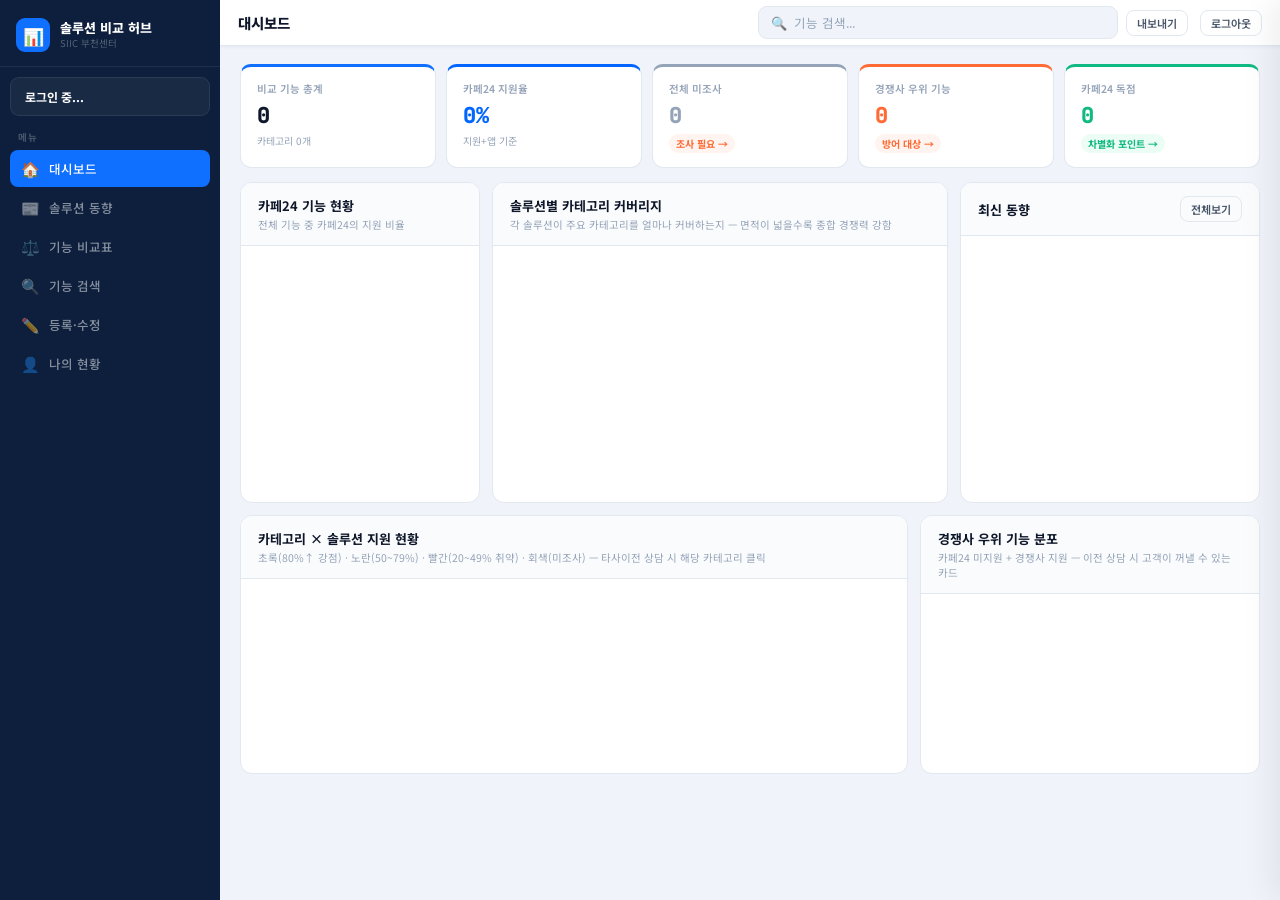
==== commit 7395f86b: "Add files via upload" ====
--- a/index.html
+++ b/index.html
@@ -318,7 +318,7 @@
 </div>
 
 <div class="toast" id="toast"></div>
-<div id="login-screen" style="position:fixed;inset:0;background:linear-gradient(135deg,#0a1628 0%,#0d2247 50%,#0a1628 100%);display:flex;align-items:center;justify-content:center;z-index:9999;">
+<div id="login-screen" style="position:fixed;inset:0;background:linear-gradient(135deg,#0a1628 0%,#0d2247 50%,#0a1628 100%);display:none;align-items:center;justify-content:center;z-index:9999;">
   <div style="background:#fff;border-radius:16px;padding:40px 36px;width:340px;text-align:center;box-shadow:0 20px 60px rgba(0,0,0,.3);">
     <div style="font-size:36px;margin-bottom:8px;">📊</div>
     <div style="font-size:18px;font-weight:800;color:#0F172A;margin-bottom:4px;">솔루션 비교 허브</div>
@@ -1953,6 +1953,7 @@
     const isAdmin=email==='ecmsshseo@in.cd24.kr';
     currentUser={id:email.split('@')[0],name:user.displayName||email,role:isAdmin?'admin':'editor'};
     document.getElementById('login-screen').style.display='none';
+    localStorage.setItem('_fb_user', JSON.stringify({email:user.email, name:user.displayName||user.email}));
     const un=document.getElementById('sb-username');if(un)un.textContent=user.displayName||email;
     const ur=document.getElementById('sb-userrole');if(ur)ur.textContent=isAdmin?'관리자':'담당자';
     loadFromStorage();initUI();renderDashboard();
@@ -1961,6 +1962,16 @@
   document.getElementById('google-login-btn').addEventListener('click',function(){
     _auth.signInWithPopup(_provider).then(r=>onLoginSuccess(r.user)).catch(err=>{console.error(err);document.getElementById('login-err').textContent='오류: '+err.code;});
   });
+
+  // localStorage에 로그인 정보 있으면 즉시 로그인 화면 숨김 (깜빡임 방지)
+  const _cachedUser = localStorage.getItem('_fb_user');
+  if(_cachedUser) {
+    const _ls = document.getElementById('login-screen');
+    if(_ls) _ls.style.display = 'none';
+  } else {
+    const _ls = document.getElementById('login-screen');
+    if(_ls) _ls.style.display = 'flex';
+  }
 
   _auth.onAuthStateChanged(user=>{
     if(user&&user.email.endsWith('@in.cd24.kr')){onLoginSuccess(user);}
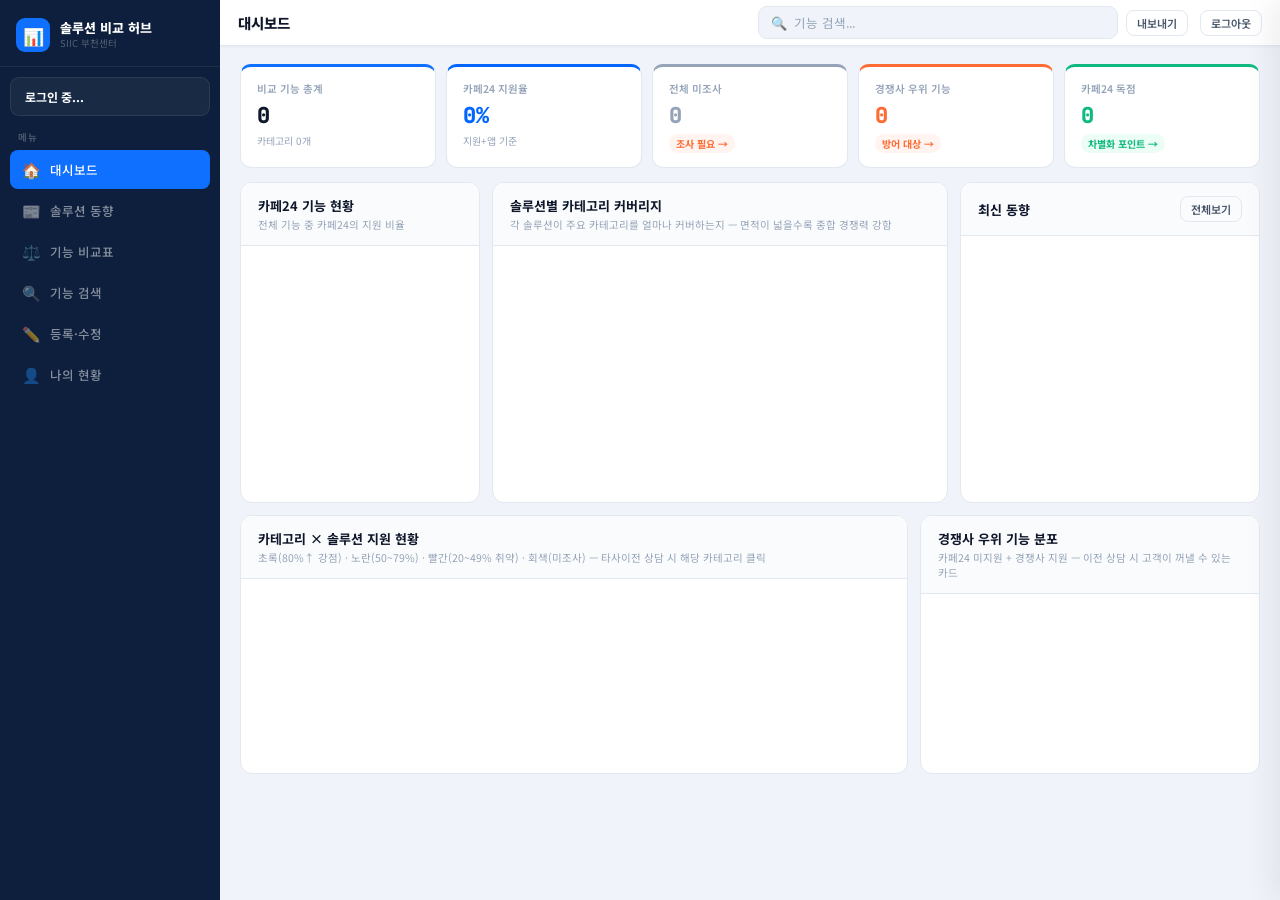
==== commit 52996697: "Add files via upload" ====
--- a/index.html
+++ b/index.html
@@ -21,7 +21,7 @@
       <div class="sb-item  " onclick="location.href='search.html'"><span class="ni">🔍</span> 기능 검색</div>
       <div class="sb-item  edit-only" onclick="location.href='edit.html'"><span class="ni">✏️</span> 등록·수정</div>
       <div class="sb-item  " onclick="location.href='assignee.html'"><span class="ni">👤</span> 나의 현황</div>
-      <div class="sb-item " id="admin-menu-item" style="display:none;" onclick="location.href='admin.html'"><span class="ni">🛡️</span> 관리자 메뉴</div>
+      <div class="sb-item " id="admin-menu-item" style="display:flex;opacity:0;pointer-events:none;" onclick="location.href='admin.html'"><span class="ni">🛡️</span> 관리자 메뉴</div>
     </div>
   </nav>
   <div id="main">
@@ -377,27 +377,23 @@
 function doLogin() { initUI(); }
 
 function doLogout() {
-  // 로그인 없음 — 새로고침으로 초기화
-  location.reload();
+  // Firebase doLogout은 DOMContentLoaded 이후 _auth 초기화 후 덮어씌움
+  console.log('doLogout 호출 (Firebase 초기화 대기 중)');
 }
 
 function initUI() {
-  loadFromStorage();
-  if(!currentUser) currentUser = {id:'guest', name:'커머스 코칭팀', role:'admin'};
+  if(!currentUser) return;
   ASSIGNEES = getAssignees();
-  const unEl = document.getElementById('sb-username');
-  const urEl = document.getElementById('sb-userrole');
   const adminMenu = document.getElementById('admin-menu-item');
-  if(unEl) unEl.textContent = currentUser.name;
-  if(urEl) urEl.textContent = ROLE_LABEL[currentUser.role] || '일반';
-  if(adminMenu) adminMenu.style.display = canAdmin() ? 'flex' : 'none';
-  populateCatFilter();
-  // 권한별 UI 제어
+  // 관리자 메뉴: visibility로 레이아웃 유지하며 표시/숨김 (깜빡임 방지)
+  if(adminMenu) {
+    adminMenu.style.opacity = canAdmin() ? '1' : '0';
+    adminMenu.style.pointerEvents = canAdmin() ? 'auto' : 'none';
+    adminMenu.style.display = 'flex';
+  }
   document.querySelectorAll('.edit-only').forEach(el=>{
     el.style.display = canEdit() ? '' : 'none';
   });
-  renderDashboard();
-  gv('dashboard');
 }
 
 function addLoginLog(id, name) {
@@ -1973,6 +1969,14 @@
     if(_ls) _ls.style.display = 'flex';
   }
 
+  // doLogout을 Firebase signOut으로 재정의
+  window.doLogout = function() {
+    localStorage.removeItem('_fb_user');
+    _auth.signOut().then(() => {
+      window.location.href = 'index.html';
+    }).catch(err => console.error('로그아웃 오류:', err));
+  };
+
   _auth.onAuthStateChanged(user=>{
     if(user&&user.email.endsWith('@in.cd24.kr')){onLoginSuccess(user);}
     else if(user){_auth.signOut();}
--- a/style.css
+++ b/style.css
@@ -29,11 +29,11 @@
 .sb-user .ubadge{display:inline-block;font-size:9px;font-weight:700;padding:1px 6px;border-radius:4px;margin-top:3px;}
 .admin-badge{background:rgba(255,107,53,.2);color:#FF6B35;}
 .member-badge{background:rgba(15,111,255,.2);color:#6EA8FF;}
-.sb-sec{padding:14px 10px 6px;}
+.sb-sec{padding:14px 10px 6px;flex:1;}
 .sb-sec-lbl{color:rgba(255,255,255,.25);font-size:9.5px;font-weight:700;letter-spacing:.08em;text-transform:uppercase;padding:0 8px 6px;}
-.sb-item{display:flex;align-items:center;gap:9px;padding:8px 10px;border-radius:8px;color:rgba(255,255,255,.5);cursor:pointer;font-size:12.5px;font-weight:500;transition:.12s;margin-bottom:2px;position:relative;}
-.sb-item:hover{background:rgba(255,255,255,.06);color:#fff;}
-.sb-item.active{background:var(--primary);color:#fff;}
+.sb-item{display:flex;align-items:center;gap:9px;padding:8px 10px;border-radius:8px;color:rgba(255,255,255,.5);cursor:pointer;font-size:12.5px;font-weight:500;transition:background .12s,color .12s;margin-bottom:2px;position:relative;box-sizing:border-box;min-height:36px;border:1.5px solid transparent;}
+.sb-item:hover{background:rgba(255,255,255,.06);color:#fff;border-color:transparent;}
+.sb-item.active{background:var(--primary);color:#fff;border-color:transparent;}
 .sb-item .ni{font-size:15px;width:20px;text-align:center;}
 .sb-badge{margin-left:auto;background:var(--warn);color:#fff;font-size:9px;font-weight:800;padding:1px 5px;border-radius:10px;}
 .sb-sol-item{display:flex;align-items:center;gap:8px;padding:6px 10px;border-radius:8px;color:rgba(255,255,255,.45);cursor:pointer;font-size:12px;font-weight:500;transition:.12s;margin-bottom:1px;}
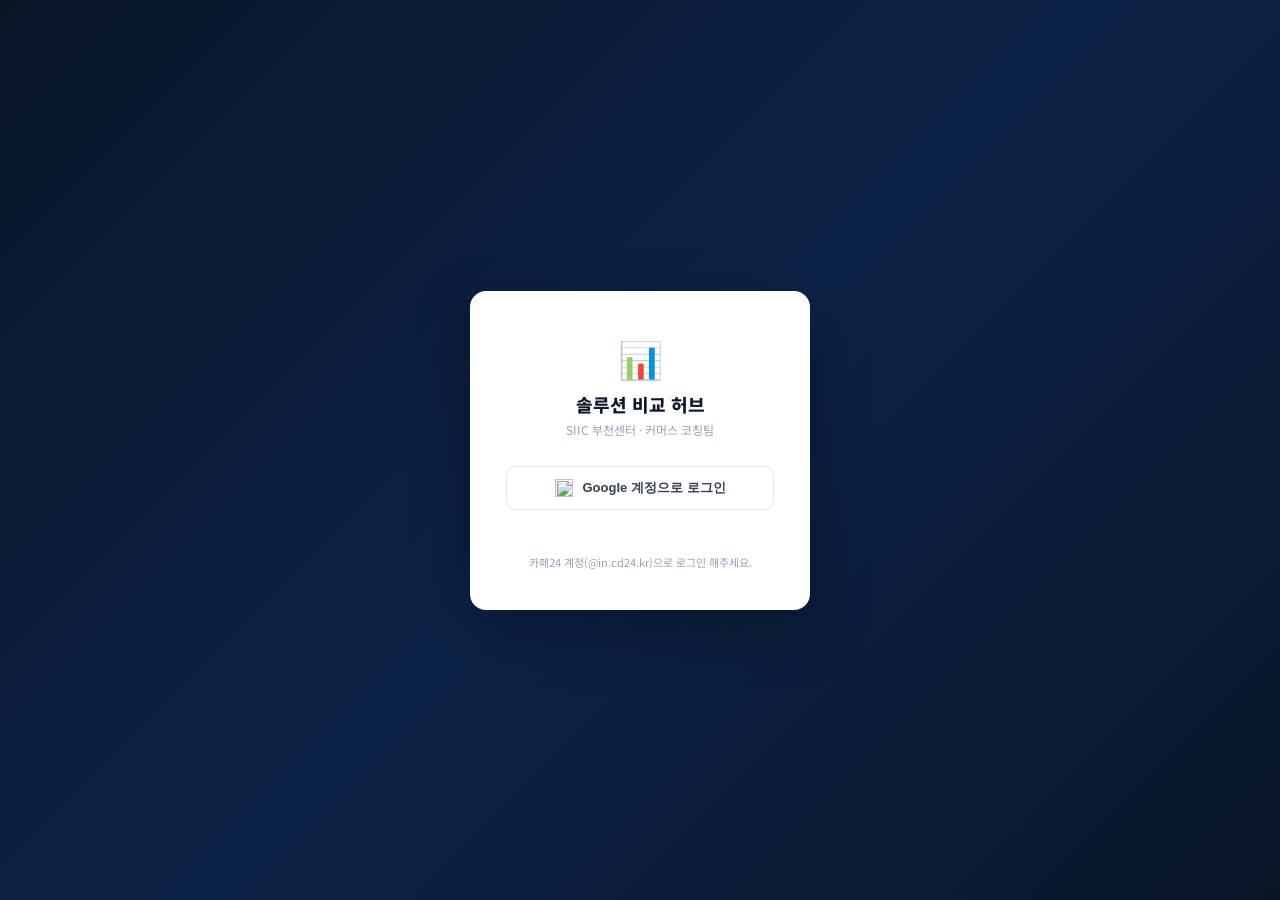
==== commit deb18da1: "Add files via upload" ====
--- a/index.html
+++ b/index.html
@@ -8,31 +8,13 @@
 <script src="https://www.gstatic.com/firebasejs/10.7.1/firebase-app-compat.js"></script>
 <script src="https://www.gstatic.com/firebasejs/10.7.1/firebase-auth-compat.js"></script>
 <link rel="stylesheet" href="style.css">
+<style>
+body{margin:0;padding:0;background:var(--bg);}
+#page-content{padding:18px 20px;}
+</style>
 </head>
 <body>
-<div id="app">
-  <nav id="sidebar">
-    <div class="sb-logo"><div class="ico">📊</div><div><div class="txt">솔루션 비교 허브</div><div class="sub">SIIC 부천센터</div></div></div>
-    <div class="sb-user" style="margin:10px 10px 0;"><div class="uname" id="sb-username">로그인 중...</div><div class="urole" id="sb-userrole"></div></div>
-    <div class="sb-sec"><div class="sb-sec-lbl">메뉴</div>
-      <div class="sb-item active " onclick="location.href='index.html'"><span class="ni">🏠</span> 대시보드</div>
-      <div class="sb-item  " onclick="location.href='trend.html'"><span class="ni">📰</span> 솔루션 동향</div>
-      <div class="sb-item  " onclick="location.href='compare.html'"><span class="ni">⚖️</span> 기능 비교표</div>
-      <div class="sb-item  " onclick="location.href='search.html'"><span class="ni">🔍</span> 기능 검색</div>
-      <div class="sb-item  edit-only" onclick="location.href='edit.html'"><span class="ni">✏️</span> 등록·수정</div>
-      <div class="sb-item  " onclick="location.href='assignee.html'"><span class="ni">👤</span> 나의 현황</div>
-      <div class="sb-item " id="admin-menu-item" style="display:flex;opacity:0;pointer-events:none;" onclick="location.href='admin.html'"><span class="ni">🛡️</span> 관리자 메뉴</div>
-    </div>
-  </nav>
-  <div id="main">
-    <div id="topbar">
-      <div class="tb-title">대시보드</div>
-      <div style="flex:1;"></div>
-      <div class="search-wrap" style="max-width:360px;flex-shrink:0;"><span style="color:var(--tx3);">🔍</span><input type="text" id="global-search" placeholder="기능 검색..." onkeydown="if(event.key==='Enter'&&this.value)window.location.href='search.html?q='+encodeURIComponent(this.value)"></div>
-      <button class="btn btn-o btn-sm" onclick="exportData()">내보내기</button>
-      <button class="btn btn-o btn-sm" onclick="doLogout()" style="margin-left:4px;">로그아웃</button>
-    </div>
-    <div id="content">
+<div id="page-content">
 <!-- ===== DASHBOARD ===== -->
       <div id="view-dashboard" class="view active">
 
@@ -128,8 +110,6 @@
       </div>
 
       
-    </div>
-  </div>
 </div>
 <!-- DETAIL PANEL -->
 <div class="dpanel" id="dpanel">
@@ -377,23 +357,27 @@
 function doLogin() { initUI(); }
 
 function doLogout() {
-  // Firebase doLogout은 DOMContentLoaded 이후 _auth 초기화 후 덮어씌움
-  console.log('doLogout 호출 (Firebase 초기화 대기 중)');
+  // 로그인 없음 — 새로고침으로 초기화
+  location.reload();
 }
 
 function initUI() {
-  if(!currentUser) return;
+  loadFromStorage();
+  if(!currentUser) currentUser = {id:'guest', name:'커머스 코칭팀', role:'admin'};
   ASSIGNEES = getAssignees();
+  const unEl = document.getElementById('sb-username');
+  const urEl = document.getElementById('sb-userrole');
   const adminMenu = document.getElementById('admin-menu-item');
-  // 관리자 메뉴: visibility로 레이아웃 유지하며 표시/숨김 (깜빡임 방지)
-  if(adminMenu) {
-    adminMenu.style.opacity = canAdmin() ? '1' : '0';
-    adminMenu.style.pointerEvents = canAdmin() ? 'auto' : 'none';
-    adminMenu.style.display = 'flex';
-  }
+  if(unEl) unEl.textContent = currentUser.name;
+  if(urEl) urEl.textContent = ROLE_LABEL[currentUser.role] || '일반';
+  if(adminMenu) adminMenu.style.display = canAdmin() ? 'flex' : 'none';
+  populateCatFilter();
+  // 권한별 UI 제어
   document.querySelectorAll('.edit-only').forEach(el=>{
     el.style.display = canEdit() ? '' : 'none';
   });
+  renderDashboard();
+  gv('dashboard');
 }
 
 function addLoginLog(id, name) {
@@ -1929,8 +1913,10 @@
 document.addEventListener('DOMContentLoaded',()=>{
   document.querySelectorAll('.modal-ov').forEach(m=>m.addEventListener('click',e=>{if(e.target===m)m.classList.remove('open');}));
   document.addEventListener('click',e=>{const dp=document.getElementById('dpanel');if(dp&&dp.classList.contains('open')&&!dp.contains(e.target)&&!e.target.closest('.ctbl tr')&&!e.target.closest('.sr-item'))closeDetail();});
-
-  // Firebase 초기화
+  // 로그인 캐시 확인
+  const cached=localStorage.getItem('_fb_user');
+  if(!cached){const ls=document.getElementById('login-screen');if(ls)ls.style.display='flex';}
+
   firebase.initializeApp({
     apiKey:"AIzaSyClykJM1ySRaboArlRaLiEQyvVjYAepS_Q",
     authDomain:"cafe24-sol-compare.firebaseapp.com",
@@ -1945,43 +1931,39 @@
 
   function onLoginSuccess(user){
     const email=user.email;
-    if(!email.endsWith('@in.cd24.kr')){_auth.signOut();document.getElementById('login-err').textContent='@in.cd24.kr 계정만 접속 가능합니다.';return;}
+    if(!email.endsWith('@in.cd24.kr')){_auth.signOut();return;}
     const isAdmin=email==='ecmsshseo@in.cd24.kr';
     currentUser={id:email.split('@')[0],name:user.displayName||email,role:isAdmin?'admin':'editor'};
-    document.getElementById('login-screen').style.display='none';
-    localStorage.setItem('_fb_user', JSON.stringify({email:user.email, name:user.displayName||user.email}));
-    const un=document.getElementById('sb-username');if(un)un.textContent=user.displayName||email;
-    const ur=document.getElementById('sb-userrole');if(ur)ur.textContent=isAdmin?'관리자':'담당자';
+    localStorage.setItem('_fb_user',JSON.stringify({email,name:user.displayName||email}));
+    // 부모 프레임(shell)에 로그인 성공 알림
+    if(window.parent&&window.parent!==window){
+      window.parent.onFrameLogin(currentUser);
+    }
+    addLoginLog(currentUser.id,currentUser.name);
+    saveToStorage();
     loadFromStorage();initUI();renderDashboard();
   }
 
   document.getElementById('google-login-btn').addEventListener('click',function(){
-    _auth.signInWithPopup(_provider).then(r=>onLoginSuccess(r.user)).catch(err=>{console.error(err);document.getElementById('login-err').textContent='오류: '+err.code;});
+    _auth.signInWithPopup(_provider).then(r=>onLoginSuccess(r.user)).catch(err=>{
+      console.error(err);
+      document.getElementById('login-err').textContent='오류: '+err.code;
+    });
   });
-
-  // localStorage에 로그인 정보 있으면 즉시 로그인 화면 숨김 (깜빡임 방지)
-  const _cachedUser = localStorage.getItem('_fb_user');
-  if(_cachedUser) {
-    const _ls = document.getElementById('login-screen');
-    if(_ls) _ls.style.display = 'none';
-  } else {
-    const _ls = document.getElementById('login-screen');
-    if(_ls) _ls.style.display = 'flex';
-  }
-
-  // doLogout을 Firebase signOut으로 재정의
-  window.doLogout = function() {
-    localStorage.removeItem('_fb_user');
-    _auth.signOut().then(() => {
-      window.location.href = 'index.html';
-    }).catch(err => console.error('로그아웃 오류:', err));
-  };
 
   _auth.onAuthStateChanged(user=>{
     if(user&&user.email.endsWith('@in.cd24.kr')){onLoginSuccess(user);}
     else if(user){_auth.signOut();}
   });
 
+  window.doLogout=function(){
+    localStorage.removeItem('_fb_user');
+    _auth.signOut().then(()=>{
+      if(window.parent&&window.parent!==window) window.parent.onFrameLogout();
+      else location.reload();
+    });
+  };
+
 });
 </script>
 </body>
